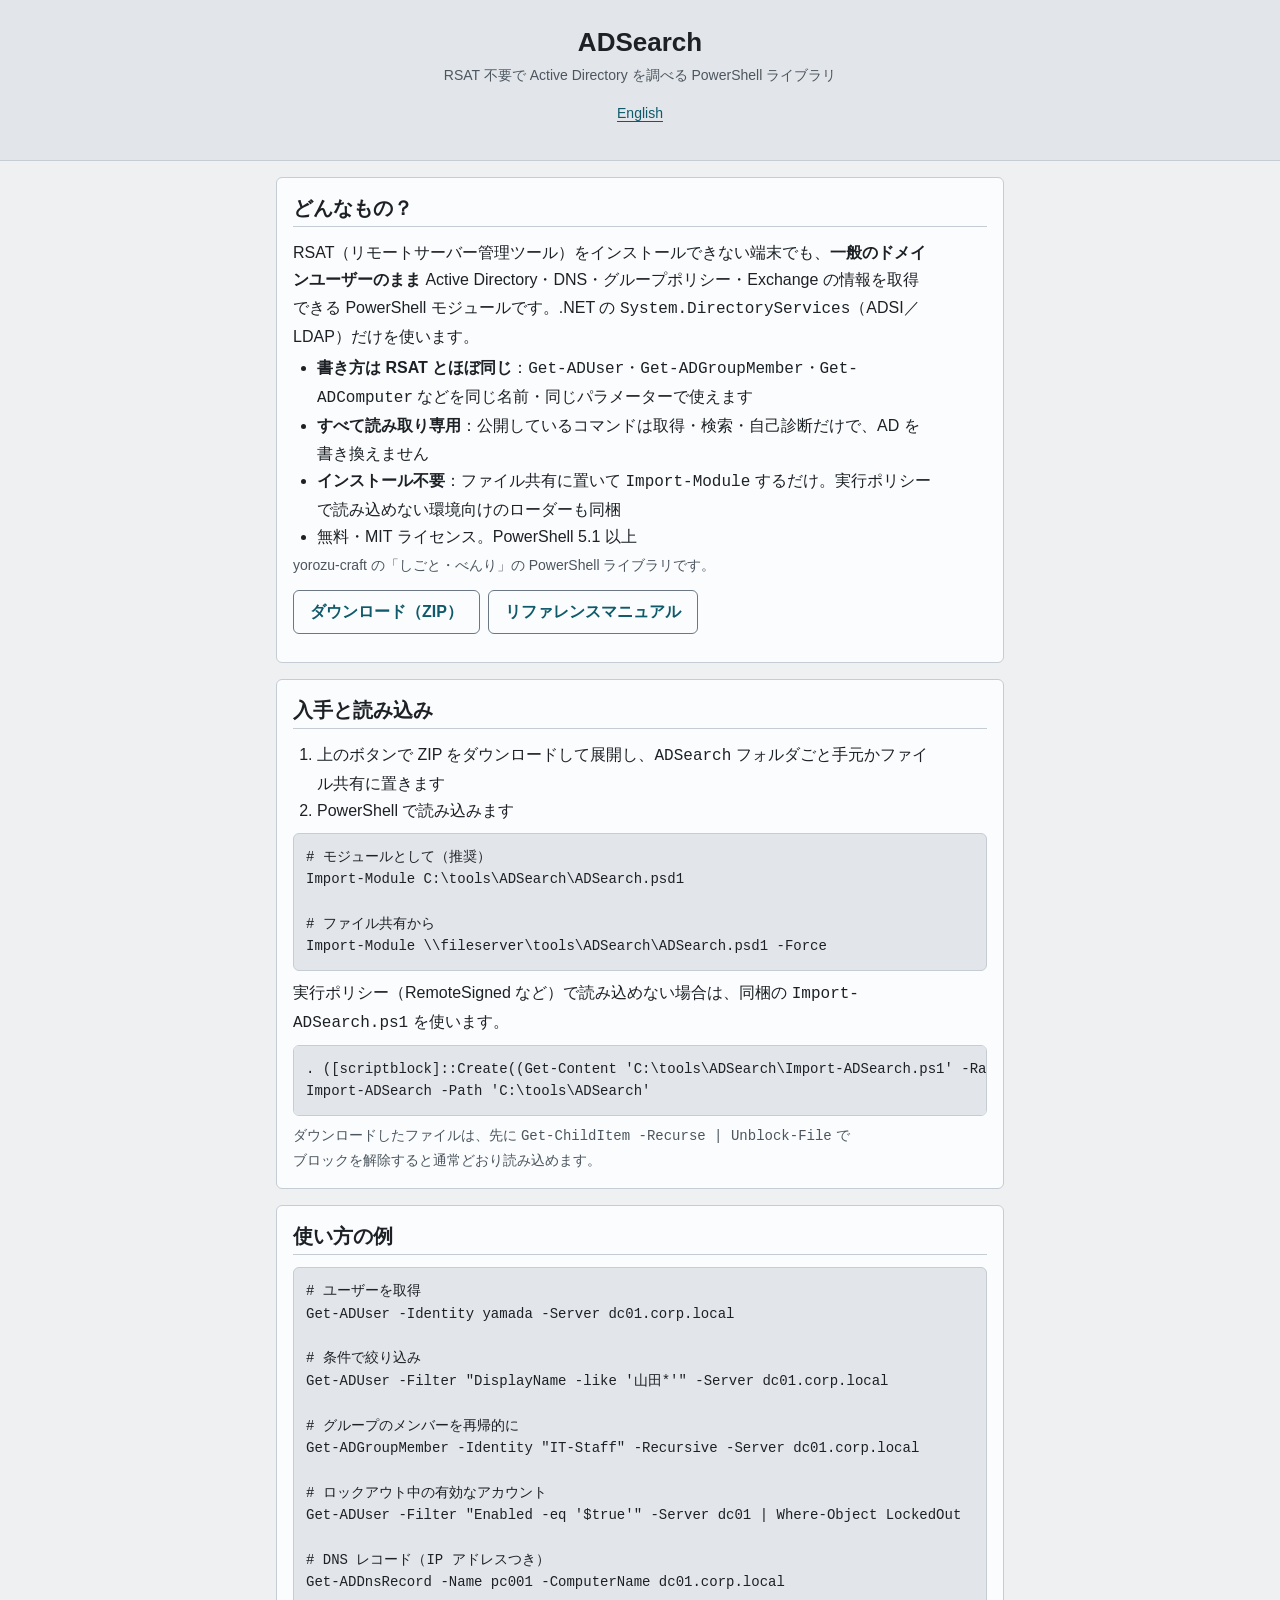
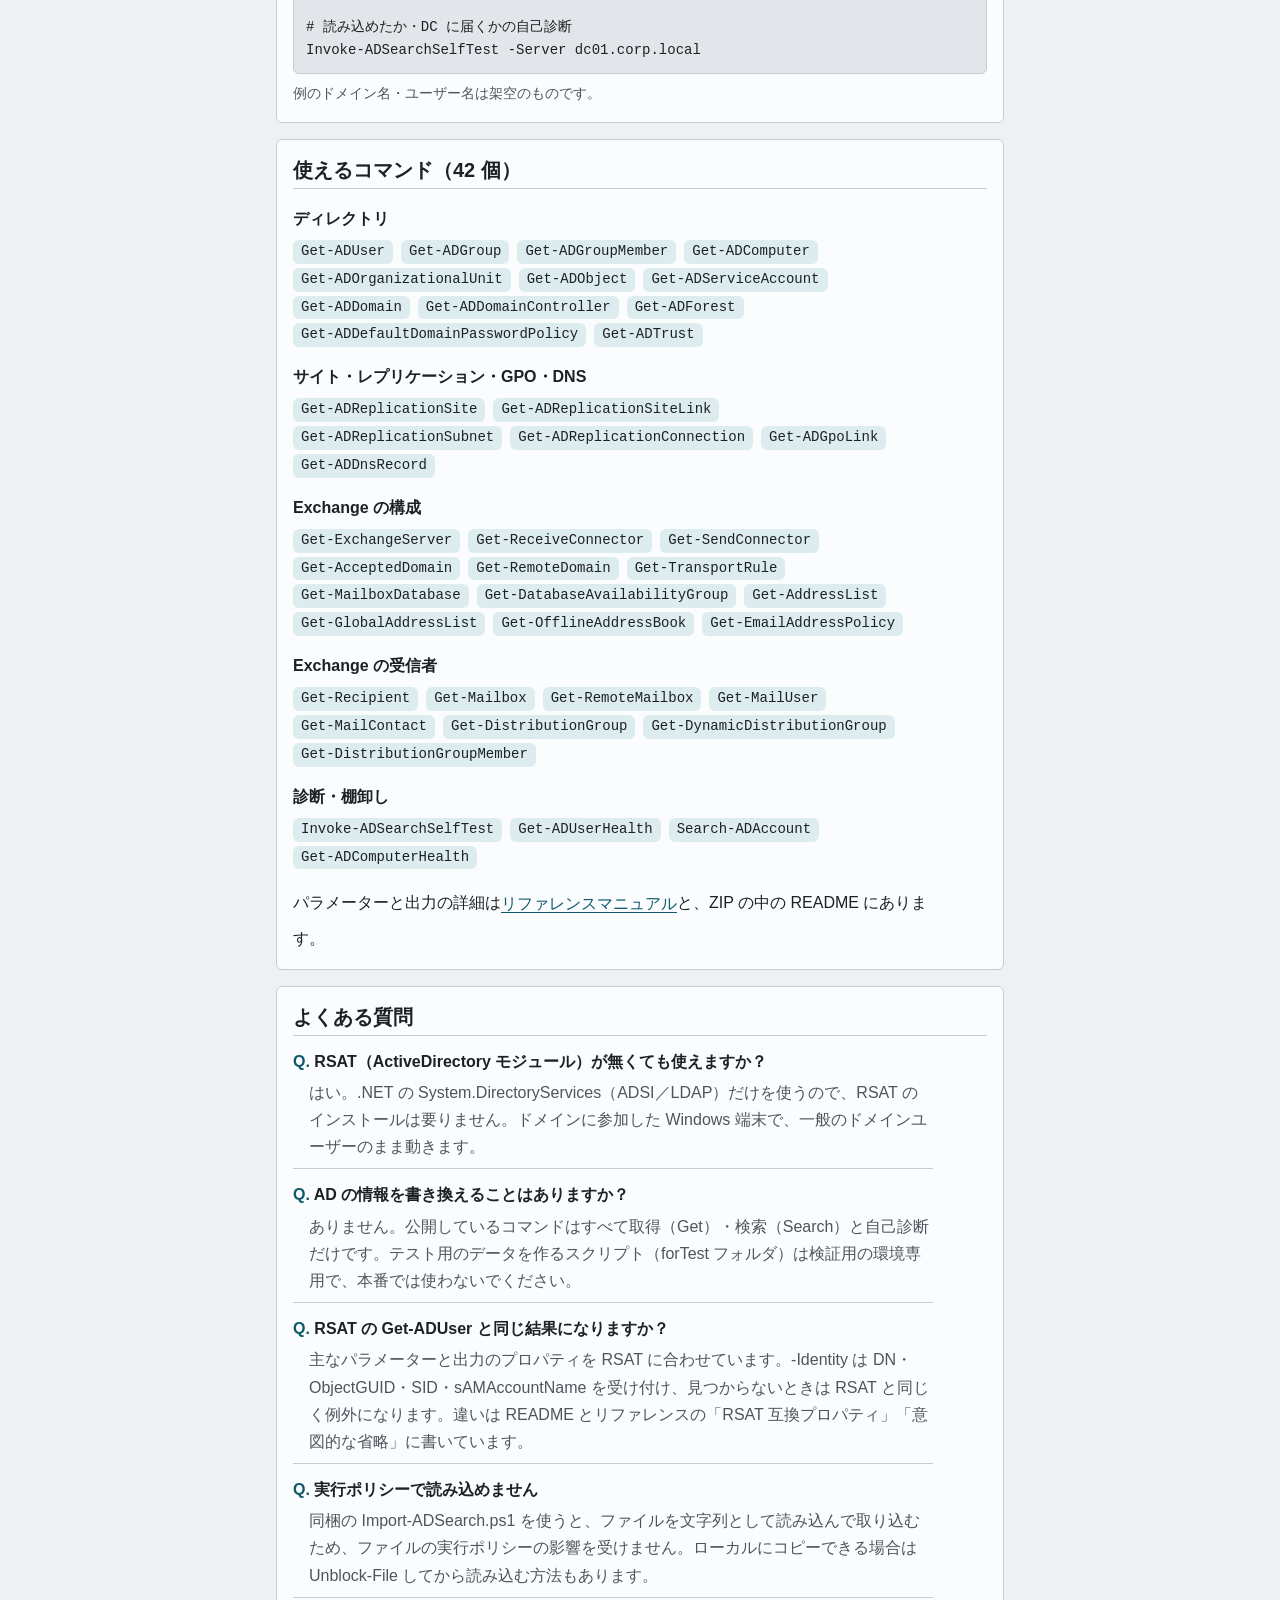
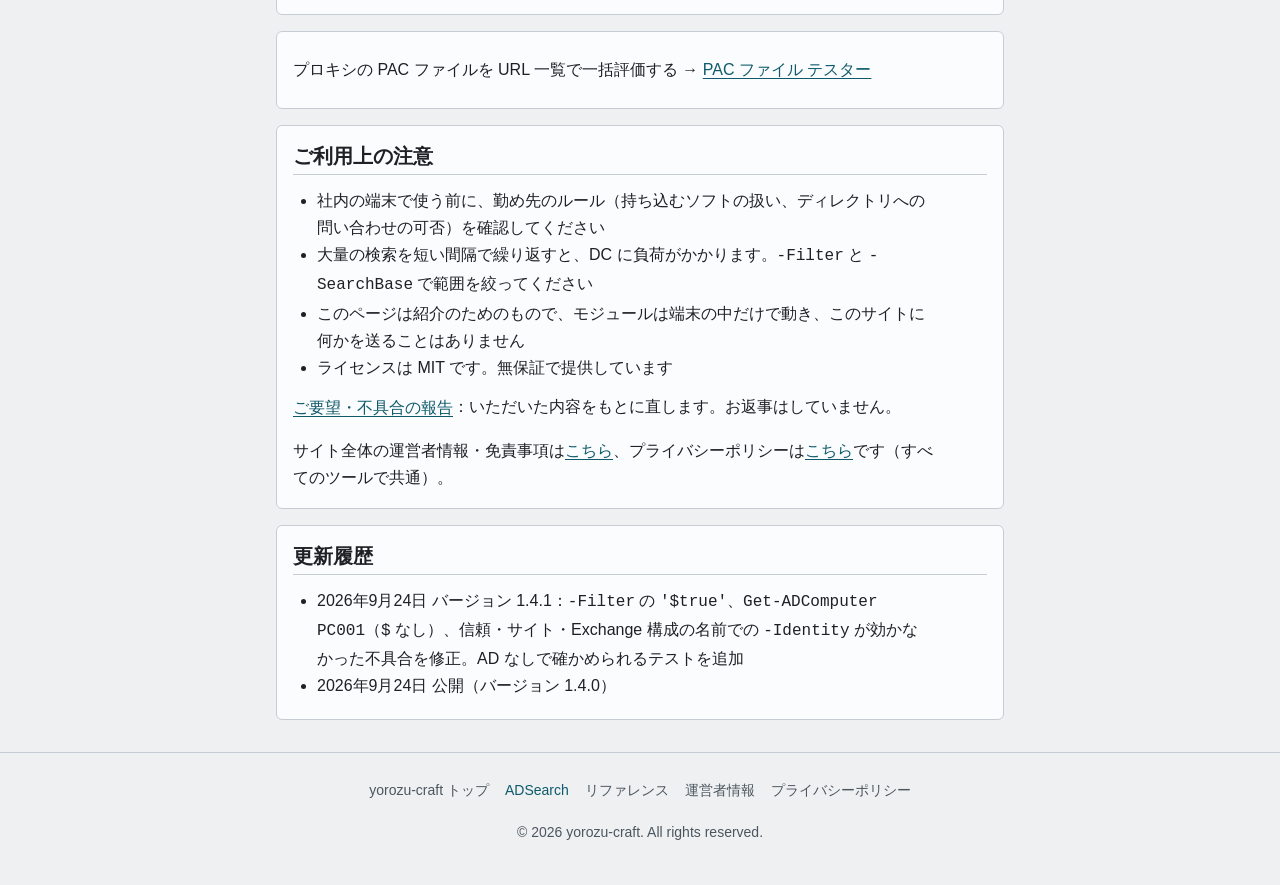
==== docs/index.html @ 43e84ede "K192 段 3 の 3: 紹介ページ・リファレンスを v2 の皮に載せ替える（v1 の持ち込みと自前の色を消す、本文の行は 40 字、押せる高さ 44px、404 を v2 の生成物に） 文は変えな" ====
<!DOCTYPE html>
<html lang="ja">
<head>
  <meta charset="UTF-8">
  <meta name="viewport" content="width=device-width, initial-scale=1.0">
  <title>ADSearch — RSAT 不要で Active Directory を調べる PowerShell ライブラリ｜yorozu-craft</title>
  <meta name="description" content="RSAT をインストールできない端末でも、一般のドメインユーザーで Active Directory・DNS・GPO・Exchange の情報を取得できる PowerShell モジュール。Get-ADUser などと同じ書き方で、すべて読み取り専用。無料・MIT ライセンス。">
  <meta name="robots" content="index, follow">
  <link rel="canonical" href="https://yorozu-craft.com/ADSearch/">
  <link rel="alternate" hreflang="ja" href="https://yorozu-craft.com/ADSearch/">
  <link rel="alternate" hreflang="en" href="https://yorozu-craft.com/ADSearch/en/">
  <link rel="alternate" hreflang="x-default" href="https://yorozu-craft.com/ADSearch/">

  <meta property="og:title" content="ADSearch — RSAT 不要で Active Directory を調べる PowerShell ライブラリ">
  <meta property="og:description" content="一般のドメインユーザーで Active Directory・DNS・GPO・Exchange の情報を取得。Get-ADUser などと同じ書き方で、すべて読み取り専用。">
  <meta property="og:type" content="website">
  <meta property="og:url" content="https://yorozu-craft.com/ADSearch/">
  <meta property="og:site_name" content="yorozu-craft">
  <meta property="og:locale" content="ja_JP">
  <meta property="og:image" content="https://yorozu-craft.com/ADSearch/og-image.png">
  <meta property="og:image:width" content="1200">
  <meta property="og:image:height" content="630">
  <meta name="twitter:card" content="summary_large_image">

  <script type="application/ld+json">
  {
    "@context": "https://schema.org",
    "@type": "SoftwareApplication",
    "name": "ADSearch",
    "description": "RSAT 不要で Active Directory・DNS・GPO・Exchange の情報を取得できる PowerShell モジュール（読み取り専用）",
    "url": "https://yorozu-craft.com/ADSearch/",
    "applicationCategory": "DeveloperApplication",
    "operatingSystem": "Windows",
    "offers": { "@type": "Offer", "price": "0", "priceCurrency": "JPY" },
    "license": "https://opensource.org/licenses/MIT",
    "codeRepository": "https://github.com/YouheiOonuki/ADSearch",
    "inLanguage": "ja"
  }
  </script>
  <script type="application/ld+json">
  {
    "@context": "https://schema.org",
    "@type": "FAQPage",
    "mainEntity": [
      {
        "@type": "Question",
        "name": "RSAT（ActiveDirectory モジュール）が無くても使えますか？",
        "acceptedAnswer": { "@type": "Answer", "text": "はい。.NET の System.DirectoryServices（ADSI／LDAP）だけを使うので、RSAT のインストールは要りません。ドメインに参加した Windows 端末で、一般のドメインユーザーのまま動きます。" }
      },
      {
        "@type": "Question",
        "name": "AD の情報を書き換えることはありますか？",
        "acceptedAnswer": { "@type": "Answer", "text": "ありません。公開しているコマンドはすべて取得（Get）・検索（Search）と自己診断だけです。テスト用のデータを作るスクリプト（forTest フォルダ）は検証用の環境専用で、本番では使わないでください。" }
      },
      {
        "@type": "Question",
        "name": "RSAT の Get-ADUser と同じ結果になりますか？",
        "acceptedAnswer": { "@type": "Answer", "text": "主なパラメーターと出力のプロパティを RSAT に合わせています。-Identity は DN・ObjectGUID・SID・sAMAccountName を受け付け、見つからないときは RSAT と同じく例外になります。違いは README とリファレンスの「RSAT 互換プロパティ」「意図的な省略」に書いています。" }
      },
      {
        "@type": "Question",
        "name": "実行ポリシーで読み込めません",
        "acceptedAnswer": { "@type": "Answer", "text": "同梱の Import-ADSearch.ps1 を使うと、ファイルを文字列として読み込んで取り込むため、ファイルの実行ポリシーの影響を受けません。ローカルにコピーできる場合は Unblock-File してから読み込む方法もあります。" }
      }
    ]
  }
  </script>

  <!-- Google AdSense（サイト所有確認 + 広告配信スクリプト） -->
  <meta name="google-adsense-account" content="ca-pub-5375267956079717">
  <script async src="https://pagead2.googlesyndication.com/pagead/js/adsbygoogle.js?client=ca-pub-5375267956079717"
     crossorigin="anonymous"></script>

  <meta name="theme-color" content="#eef0f2" media="(prefers-color-scheme: light)">
  <meta name="theme-color" content="#15191d" media="(prefers-color-scheme: dark)">
<link rel="icon" href="./favicon.svg" type="image/svg+xml">
  <link rel="manifest" href="/manifest.webmanifest">
  <link rel="apple-touch-icon" href="./apple-touch-icon.png">
  <link rel="stylesheet" href="./style.css">
</head>
<body>

  <header class="app-header">
    <h1>ADSearch</h1>
    <p class="subtitle">RSAT 不要で Active Directory を調べる PowerShell ライブラリ</p>
    <p class="lang-switch"><a href="./en/" hreflang="en" lang="en">English</a></p>
  </header>

  <main class="app-main">

    <section class="card content" aria-labelledby="h-about">
      <h2 id="h-about">どんなもの？</h2>
      <p>RSAT（リモートサーバー管理ツール）をインストールできない端末でも、<strong>一般のドメインユーザーのまま</strong> Active Directory・DNS・グループポリシー・Exchange の情報を取得できる PowerShell モジュールです。.NET の <code>System.DirectoryServices</code>（ADSI／LDAP）だけを使います。</p>
      <ul>
        <li><strong>書き方は RSAT とほぼ同じ</strong>：<code>Get-ADUser</code>・<code>Get-ADGroupMember</code>・<code>Get-ADComputer</code> などを同じ名前・同じパラメーターで使えます</li>
        <li><strong>すべて読み取り専用</strong>：公開しているコマンドは取得・検索・自己診断だけで、AD を書き換えません</li>
        <li><strong>インストール不要</strong>：ファイル共有に置いて <code>Import-Module</code> するだけ。実行ポリシーで読み込めない環境向けのローダーも同梱</li>
        <li>無料・MIT ライセンス。PowerShell 5.1 以上</li>
      </ul>
      <p class="kind">yorozu-craft の「しごと・べんり」の PowerShell ライブラリです。</p>
      <div class="btn-row">
        <a class="btn" href="./ADSearch.zip" download>ダウンロード（ZIP）</a>
        <a class="btn" href="./reference.html">リファレンスマニュアル</a>
      </div>
    </section>

    <section class="card content" aria-labelledby="h-get">
      <h2 id="h-get">入手と読み込み</h2>
      <ol>
        <li>上のボタンで ZIP をダウンロードして展開し、<code>ADSearch</code> フォルダごと手元かファイル共有に置きます</li>
        <li>PowerShell で読み込みます</li>
      </ol>
<pre><code># モジュールとして（推奨）
Import-Module C:\tools\ADSearch\ADSearch.psd1

# ファイル共有から
Import-Module \\fileserver\tools\ADSearch\ADSearch.psd1 -Force</code></pre>
      <p>実行ポリシー（RemoteSigned など）で読み込めない場合は、同梱の <code>Import-ADSearch.ps1</code> を使います。</p>
<pre><code>. ([scriptblock]::Create((Get-Content 'C:\tools\ADSearch\Import-ADSearch.ps1' -Raw)))
Import-ADSearch -Path 'C:\tools\ADSearch'</code></pre>
      <p class="small">ダウンロードしたファイルは、先に <code>Get-ChildItem -Recurse | Unblock-File</code> でブロックを解除すると通常どおり読み込めます。</p>
    </section>

    <section class="card content" aria-labelledby="h-use">
      <h2 id="h-use">使い方の例</h2>
<pre><code># ユーザーを取得
Get-ADUser -Identity yamada -Server dc01.corp.local

# 条件で絞り込み
Get-ADUser -Filter "DisplayName -like '山田*'" -Server dc01.corp.local

# グループのメンバーを再帰的に
Get-ADGroupMember -Identity "IT-Staff" -Recursive -Server dc01.corp.local

# ロックアウト中の有効なアカウント
Get-ADUser -Filter "Enabled -eq '$true'" -Server dc01 | Where-Object LockedOut

# DNS レコード（IP アドレスつき）
Get-ADDnsRecord -Name pc001 -ComputerName dc01.corp.local

# 読み込めたか・DC に届くかの自己診断
Invoke-ADSearchSelfTest -Server dc01.corp.local</code></pre>
      <p class="small">例のドメイン名・ユーザー名は架空のものです。</p>
    </section>

    <section class="card content" aria-labelledby="h-cmds">
      <h2 id="h-cmds">使えるコマンド（42 個）</h2>
      <h3>ディレクトリ</h3>
      <p class="cmds"><code>Get-ADUser</code><code>Get-ADGroup</code><code>Get-ADGroupMember</code><code>Get-ADComputer</code><code>Get-ADOrganizationalUnit</code><code>Get-ADObject</code><code>Get-ADServiceAccount</code><code>Get-ADDomain</code><code>Get-ADDomainController</code><code>Get-ADForest</code><code>Get-ADDefaultDomainPasswordPolicy</code><code>Get-ADTrust</code></p>
      <h3>サイト・レプリケーション・GPO・DNS</h3>
      <p class="cmds"><code>Get-ADReplicationSite</code><code>Get-ADReplicationSiteLink</code><code>Get-ADReplicationSubnet</code><code>Get-ADReplicationConnection</code><code>Get-ADGpoLink</code><code>Get-ADDnsRecord</code></p>
      <h3>Exchange の構成</h3>
      <p class="cmds"><code>Get-ExchangeServer</code><code>Get-ReceiveConnector</code><code>Get-SendConnector</code><code>Get-AcceptedDomain</code><code>Get-RemoteDomain</code><code>Get-TransportRule</code><code>Get-MailboxDatabase</code><code>Get-DatabaseAvailabilityGroup</code><code>Get-AddressList</code><code>Get-GlobalAddressList</code><code>Get-OfflineAddressBook</code><code>Get-EmailAddressPolicy</code></p>
      <h3>Exchange の受信者</h3>
      <p class="cmds"><code>Get-Recipient</code><code>Get-Mailbox</code><code>Get-RemoteMailbox</code><code>Get-MailUser</code><code>Get-MailContact</code><code>Get-DistributionGroup</code><code>Get-DynamicDistributionGroup</code><code>Get-DistributionGroupMember</code></p>
      <h3>診断・棚卸し</h3>
      <p class="cmds"><code>Invoke-ADSearchSelfTest</code><code>Get-ADUserHealth</code><code>Search-ADAccount</code><code>Get-ADComputerHealth</code></p>
      <p>パラメーターと出力の詳細は<a href="./reference.html">リファレンスマニュアル</a>と、ZIP の中の README にあります。</p>
    </section>

    <section class="card content" id="faq" aria-labelledby="h-faq">
      <h2 id="h-faq">よくある質問</h2>
      <dl class="faq">
        <dt>RSAT（ActiveDirectory モジュール）が無くても使えますか？</dt>
        <dd>はい。.NET の System.DirectoryServices（ADSI／LDAP）だけを使うので、RSAT のインストールは要りません。ドメインに参加した Windows 端末で、一般のドメインユーザーのまま動きます。</dd>
        <dt>AD の情報を書き換えることはありますか？</dt>
        <dd>ありません。公開しているコマンドはすべて取得（Get）・検索（Search）と自己診断だけです。テスト用のデータを作るスクリプト（forTest フォルダ）は検証用の環境専用で、本番では使わないでください。</dd>
        <dt>RSAT の Get-ADUser と同じ結果になりますか？</dt>
        <dd>主なパラメーターと出力のプロパティを RSAT に合わせています。-Identity は DN・ObjectGUID・SID・sAMAccountName を受け付け、見つからないときは RSAT と同じく例外になります。違いは README とリファレンスの「RSAT 互換プロパティ」「意図的な省略」に書いています。</dd>
        <dt>実行ポリシーで読み込めません</dt>
        <dd>同梱の Import-ADSearch.ps1 を使うと、ファイルを文字列として読み込んで取り込むため、ファイルの実行ポリシーの影響を受けません。ローカルにコピーできる場合は Unblock-File してから読み込む方法もあります。</dd>
      </dl>
    </section>

    <section class="card content" aria-label="ほかの道具">
      <p>プロキシの PAC ファイルを URL 一覧で一括評価する → <a href="../pac-tester/">PAC ファイル テスター</a></p>
    </section>

    <section class="card content" id="notes" aria-labelledby="h-notes">
      <h2 id="h-notes">ご利用上の注意</h2>
      <ul>
        <li>社内の端末で使う前に、勤め先のルール（持ち込むソフトの扱い、ディレクトリへの問い合わせの可否）を確認してください</li>
        <li>大量の検索を短い間隔で繰り返すと、DC に負荷がかかります。<code>-Filter</code> と <code>-SearchBase</code> で範囲を絞ってください</li>
        <li>このページは紹介のためのもので、モジュールは端末の中だけで動き、このサイトに何かを送ることはありません</li>
        <li>ライセンスは MIT です。無保証で提供しています</li>
      </ul>
      <p><a href="/post/?from=/ADSearch/">ご要望・不具合の報告</a>：いただいた内容をもとに直します。お返事はしていません。</p>
      <p>サイト全体の運営者情報・免責事項は<a href="../about.html">こちら</a>、プライバシーポリシーは<a href="../privacy-policy.html">こちら</a>です（すべてのツールで共通）。</p>
    </section>

    <section class="card content" id="changelog" aria-labelledby="h-log">
      <h2 id="h-log">更新履歴</h2>
      <ul>
        <li><time datetime="2026-09-24">2026年9月24日</time> バージョン 1.4.1：<code>-Filter</code> の <code>'$true'</code>、<code>Get-ADComputer PC001</code>（<code>$</code> なし）、信頼・サイト・Exchange 構成の名前での <code>-Identity</code> が効かなかった不具合を修正。AD なしで確かめられるテストを追加</li>
        <li><time datetime="2026-09-24">2026年9月24日</time> 公開（バージョン 1.4.0）</li>
      </ul>
    </section>

  </main>

  <footer class="app-footer">
    <nav class="footer-nav" aria-label="フッターナビゲーション">
      <ul>
        <li><a href="../">yorozu-craft トップ</a></li>
        <li><a href="./" aria-current="page">ADSearch</a></li>
        <li><a href="./reference.html">リファレンス</a></li>
        <li><a href="../about.html">運営者情報</a></li>
        <li><a href="../privacy-policy.html">プライバシーポリシー</a></li>
      </ul>
    </nav>
    <p>&copy; 2026 yorozu-craft. All rights reserved.</p>
  </footer>

  <!-- Cloudflare Web Analytics（Cookie を使わないアクセス解析） --><script type='module' src='https://static.cloudflareinsights.com/beacon.min.js' data-cf-beacon='{"token": "b79bf821e1fd4b6683866d493b1de426"}'></script><!-- End Cloudflare Web Analytics -->
</body>
</html>
---- docs/style.css ----
/* ===========================
   ADSearch の紹介ページ（index.html・en/index.html）と reference.html — yorozu-craft 共通の皮（v2）
   色・字・角は皮のトークン（var(--…)）だけを使う。ダークは端末の設定に自動で合わせる
   =========================== */
/* yorozu-common:begin v2 — サイト共通の土台と皮。正本は youheioonuki.github.io の tools/common/v2/base.css と skin.css（yorozu-plans DESIGN.md）。
   この begin〜end の間は手で直さない（tools/sync-common.mjs で全ツールに配る。ツール固有の上書きは end の後に書く） */
/* yorozu-common v2 土台の層（yorozu-plans ROADMAP 7.98 D369、DESIGN.md）。すべてのページ（見せる・遊ぶ・世界を持つページも）に当てる。
   見た目（色・字・面）は持たない: リセット、押せる高さ、フォーカスの輪、入力の字の大きさ、読み上げの隠し字、動きを減らす設定、印刷で広告を出さない。
   色の値は各ページか共通の皮（skin.css）が --focus-ring・--focus・--muted・--error を決める。無ければ下の既定
   出どころ（v1 から引き継ぎ。2026-10-03 確認、yorozu-plans 企画書 59）: デジタル庁デザインシステム https://design.digital.go.jp/dads/ のコンテンツを加工して作成
   （フォーカスの輪・字の大きさの下限・入力欄のエラー表示。値は @digital-go-jp/design-tokens 2.0.1、MIT, (c) 2023 デジタル庁）。
   GOV.UK Frontend 6.5.1（MIT, (c) Crown copyright）の考え方: visually-hidden、エラーの文の前に読み上げ用の語 */
:root { --tap: 44px; --sp-1: 0.25rem; --sp-2: 0.5rem; --sp-3: 0.75rem; --sp-4: 1rem; --sp-6: 1.5rem; --sp-8: 2rem; --fs-s: 0.875rem; --fs-m: 1rem; --fs-l: 1.25rem; --fs-xl: 1.625rem; }
*, *::before, *::after { box-sizing: border-box; margin: 0; padding: 0; }
[hidden] { display: none !important; }
html { -webkit-text-size-adjust: 100%; text-size-adjust: 100%; }
:where(a, button, input, select, textarea, summary, [tabindex]):focus-visible {
  outline: 4px solid var(--focus-ring, #000); outline-offset: 2px; box-shadow: 0 0 0 2px var(--focus, #ffd43d);
}
@media (forced-colors: active) { :where(a, button, input, select, textarea, summary):focus-visible { outline-color: Highlight; } }
:where(input, select, textarea, button) { font: inherit; color: inherit; }
:where(input:not([type="checkbox"]):not([type="radio"]):not([type="range"]), select, textarea) { font-size: max(1rem, 16px); }
:where(button, summary, [role="button"]) { min-height: var(--tap); }
[aria-invalid="true"] { border-color: var(--error, #ce0000) !important; }
.field-error { color: var(--error, #ce0000); font-weight: 700; margin-top: var(--sp-1); }
.visually-hidden {
  position: absolute !important; width: 1px !important; height: 1px !important; margin: 0 !important; padding: 0 !important;
  overflow: hidden !important; clip-path: inset(50%) !important; white-space: nowrap !important; border: 0 !important;
}
@media (prefers-reduced-motion: reduce) { *, *::before, *::after { animation-duration: 0.01ms !important; animation-iteration-count: 1 !important; transition-duration: 0.01ms !important; scroll-behavior: auto !important; } }
@media print { ins.adsbygoogle, .google-auto-placed, iframe[id^="aswift"], iframe[id^="google_ads"] { display: none !important; } }
/* yorozu-common v2 共通の皮（B「静かな道具」。yorozu-plans ROADMAP 7.94〜7.99 D364・D366・D369、正典は DESIGN.md）。
   当てるのは計算・制度・道具・読み物・案内（docs/content-classes.csv の「皮」が「共通」）。base.css の後、ページ自身の CSS の前に読む（ページが上書きできる）。
   土台だけのページは <html data-skin="base">（CSV の「皮」から機械で付ける）で、この皮はすべて外れる。同じ CSS を共通と土台のページが使っていても出し分けられる。
   どの規則も :where() で詳細度を上げない（トークンは 0、要素の規則は要素 1 つ分のまま）。影・装飾・2 色以上の強調・端末依存の明朝は使わない */
:where(html:not([data-skin="base"])) {
  color-scheme: light dark;
  --bg: #eef0f2; --bg-2: #e2e6ea; --card: #fbfcfd; --text: #1d2125; --muted: #4c565f;
  --accent: #0e5a6b; --accent-soft: #dcecef; --on-accent: #ffffff;
  --border: #c5ccd3; --input-border: #6b7782;
  --error: #ce0000; --ok: #197a4b; --focus: #ffd43d; --focus-ring: #000;
  --font-ui: "Noto Sans JP", "Noto Sans CJK JP", "Hiragino Sans", "Hiragino Kaku Gothic ProN", Meiryo, sans-serif;
  --lh-body: 1.7; --lh-tight: 1.4; --radius: 6px; --line-input: 2px;
}
@media (prefers-color-scheme: dark) {
  :where(html:not([data-skin="base"])) {
    --bg: #15191d; --bg-2: #1c2227; --card: #1a1f24; --text: #e8ecef; --muted: #a8b3bc;
    --accent: #6fc3d4; --accent-soft: #14323a; --on-accent: #0b1a1e;
    --border: #2f373e; --input-border: #7a8792; --error: #ff8a7a; --ok: #6fcf97; --focus: #000; --focus-ring: #ffd43d;
  }
}
:where(html:not([data-skin="base"])) body { font-family: var(--font-ui); background: var(--bg); color: var(--text); line-height: var(--lh-body); font-variant-numeric: tabular-nums; }
:where(html:not([data-skin="base"])) h1 { font-size: var(--fs-xl); font-weight: 800; line-height: var(--lh-tight); }
:where(html:not([data-skin="base"])) h2 { font-size: var(--fs-l); font-weight: 800; line-height: var(--lh-tight); }
:where(html:not([data-skin="base"])) h3 { font-size: var(--fs-m); font-weight: 800; }
:where(html:not([data-skin="base"])) a { color: var(--accent); text-decoration-thickness: 1px; text-underline-offset: 3px; }
@media (hover: hover) { :where(html:not([data-skin="base"])) a:hover { text-decoration-thickness: 3px; } }
:where(html:not([data-skin="base"])) :where(input, textarea)::placeholder { color: var(--muted); opacity: 1; }
/* 部品: 入力の箱 */
:where(html:not([data-skin="base"])) :where(input:not([type="checkbox"]):not([type="radio"]):not([type="range"]), select, textarea) { border: var(--line-input) solid var(--input-border); border-radius: var(--radius); background: var(--card); min-height: var(--tap); padding: var(--sp-1) var(--sp-3); }
:where(html:not([data-skin="base"])) :where(input, select, textarea):focus { border-color: var(--text); }
/* 部品: ボタン（主は塗り、副は線） */
:where(html:not([data-skin="base"])) :where(button, .btn) { border: 1px solid var(--input-border); border-radius: var(--radius); background: var(--card); color: var(--text); font-weight: 700; padding: 0 var(--sp-4); cursor: pointer; }
:where(html:not([data-skin="base"])) :where(button[type="submit"], .btn-primary) { background: var(--accent); border-color: var(--accent); color: var(--on-accent); }
/* 部品: チップ・面・折りたたみ（開閉の印 ▶ を残すため list-item のまま、高さは上下の余白と土台の min-height で）・結果の数字・注意の帯・固定バー */
:where(html:not([data-skin="base"])) :where(.chip) { display: inline-flex; align-items: center; min-height: var(--tap); padding: 0 var(--sp-3); border: 1px solid var(--input-border); border-radius: var(--radius); color: var(--text); text-decoration: none; font-weight: 700; }
:where(html:not([data-skin="base"])) :where(.card) { background: var(--card); border: 1px solid var(--border); border-radius: var(--radius); padding: var(--sp-4); }
:where(html:not([data-skin="base"])) :where(details) > summary { padding-block: var(--sp-2); cursor: pointer; font-weight: 700; }
:where(html:not([data-skin="base"])) :where(.result-num, .money, output) { font-size: var(--fs-xl); font-weight: 800; }
:where(html:not([data-skin="base"])) :where(.notice, [data-keep]) { border-left: 4px solid var(--text); background: var(--bg-2); padding: var(--sp-2) var(--sp-3); }
:where(html:not([data-skin="base"])) :where(.fixed-bar) { position: sticky; bottom: 0; background: var(--card); border-top: 1px solid var(--border); padding: var(--sp-2) var(--sp-4); }
/* yorozu-common:end */
/* ヘッダー */
.app-header { text-align: center; padding: var(--sp-6) var(--sp-4); background: var(--bg-2); border-bottom: 1px solid var(--border); }
.app-header .subtitle { font-size: var(--fs-s); color: var(--muted); margin: var(--sp-1) auto 0; max-width: 40em; }

/* 読み物の幅: 面は 760px、本文の行は 40 字（DESIGN 5 章）。コードの行はそのまま */
.app-main { max-width: 760px; margin: 0 auto; padding: var(--sp-4); }
.app-main .card { margin-bottom: var(--sp-4); }
.card h2 { border-bottom: 1px solid var(--border); padding-bottom: var(--sp-1); margin-bottom: var(--sp-3); }
.content h3 { margin: var(--sp-4) 0 var(--sp-1); }
.content :where(p, ul, ol, dl) { max-width: 40em; }
.content p + p { margin-top: var(--sp-2); }
.content :where(ul, ol) { padding-left: var(--sp-6); margin: var(--sp-1) 0; }
.faq dt { font-weight: 700; margin-top: var(--sp-3); }
.faq dt::before { content: 'Q. '; color: var(--accent); }
.faq dd { color: var(--muted); padding: var(--sp-1) 0 var(--sp-2) var(--sp-4); border-bottom: 1px solid var(--border); }
.small { font-size: var(--fs-s); color: var(--muted); margin-top: var(--sp-1); }
.kind { font-size: var(--fs-s); color: var(--muted); }
.lang-switch { font-size: var(--fs-s); margin-top: var(--sp-1); }
.more { margin-top: var(--sp-3); border-top: 1px solid var(--border); padding-top: var(--sp-2); }
.more[open] > summary { margin-bottom: var(--sp-2); }

/* コード */
pre { background: var(--bg-2); border: 1px solid var(--border); border-radius: var(--radius); padding: var(--sp-3); overflow-x: auto; font-size: var(--fs-s); line-height: 1.6; margin: var(--sp-2) 0; max-width: 100%; }
code { font-family: Consolas, "Courier New", monospace; overflow-wrap: anywhere; }
pre code { overflow-wrap: normal; }
.cmds { display: flex; flex-wrap: wrap; gap: var(--sp-1) var(--sp-2); margin: var(--sp-2) 0 var(--sp-3); }
.cmds code { background: var(--accent-soft); border-radius: var(--radius); padding: 0 var(--sp-2); font-size: var(--fs-s); }

/* ボタン（部品は皮の .btn。並べる配置と押せる高さだけ） */
.btn-row { display: flex; flex-wrap: wrap; gap: var(--sp-2); margin: var(--sp-3) 0; }
.btn-row a.btn { display: inline-flex; align-items: center; text-decoration: none; min-height: var(--tap); }

/* 1 行に 1 つのリンク（案内・一覧・脚）は押せる高さを 44px に */
:where(html:not([data-skin="base"])) :where(p, li) > a:only-child { display: inline-flex; align-items: center; min-height: var(--tap); }

/* フッター */
.app-footer { text-align: center; padding: var(--sp-4); font-size: var(--fs-s); color: var(--muted); border-top: 1px solid var(--border); }
.footer-nav ul { list-style: none; display: flex; justify-content: center; flex-wrap: wrap; gap: 0 var(--sp-4); margin-bottom: var(--sp-2); }
.footer-nav a { color: var(--muted); text-decoration: none; display: inline-flex; align-items: center; min-height: var(--tap); }
.footer-nav a:hover, .footer-nav a[aria-current="page"] { color: var(--accent); }
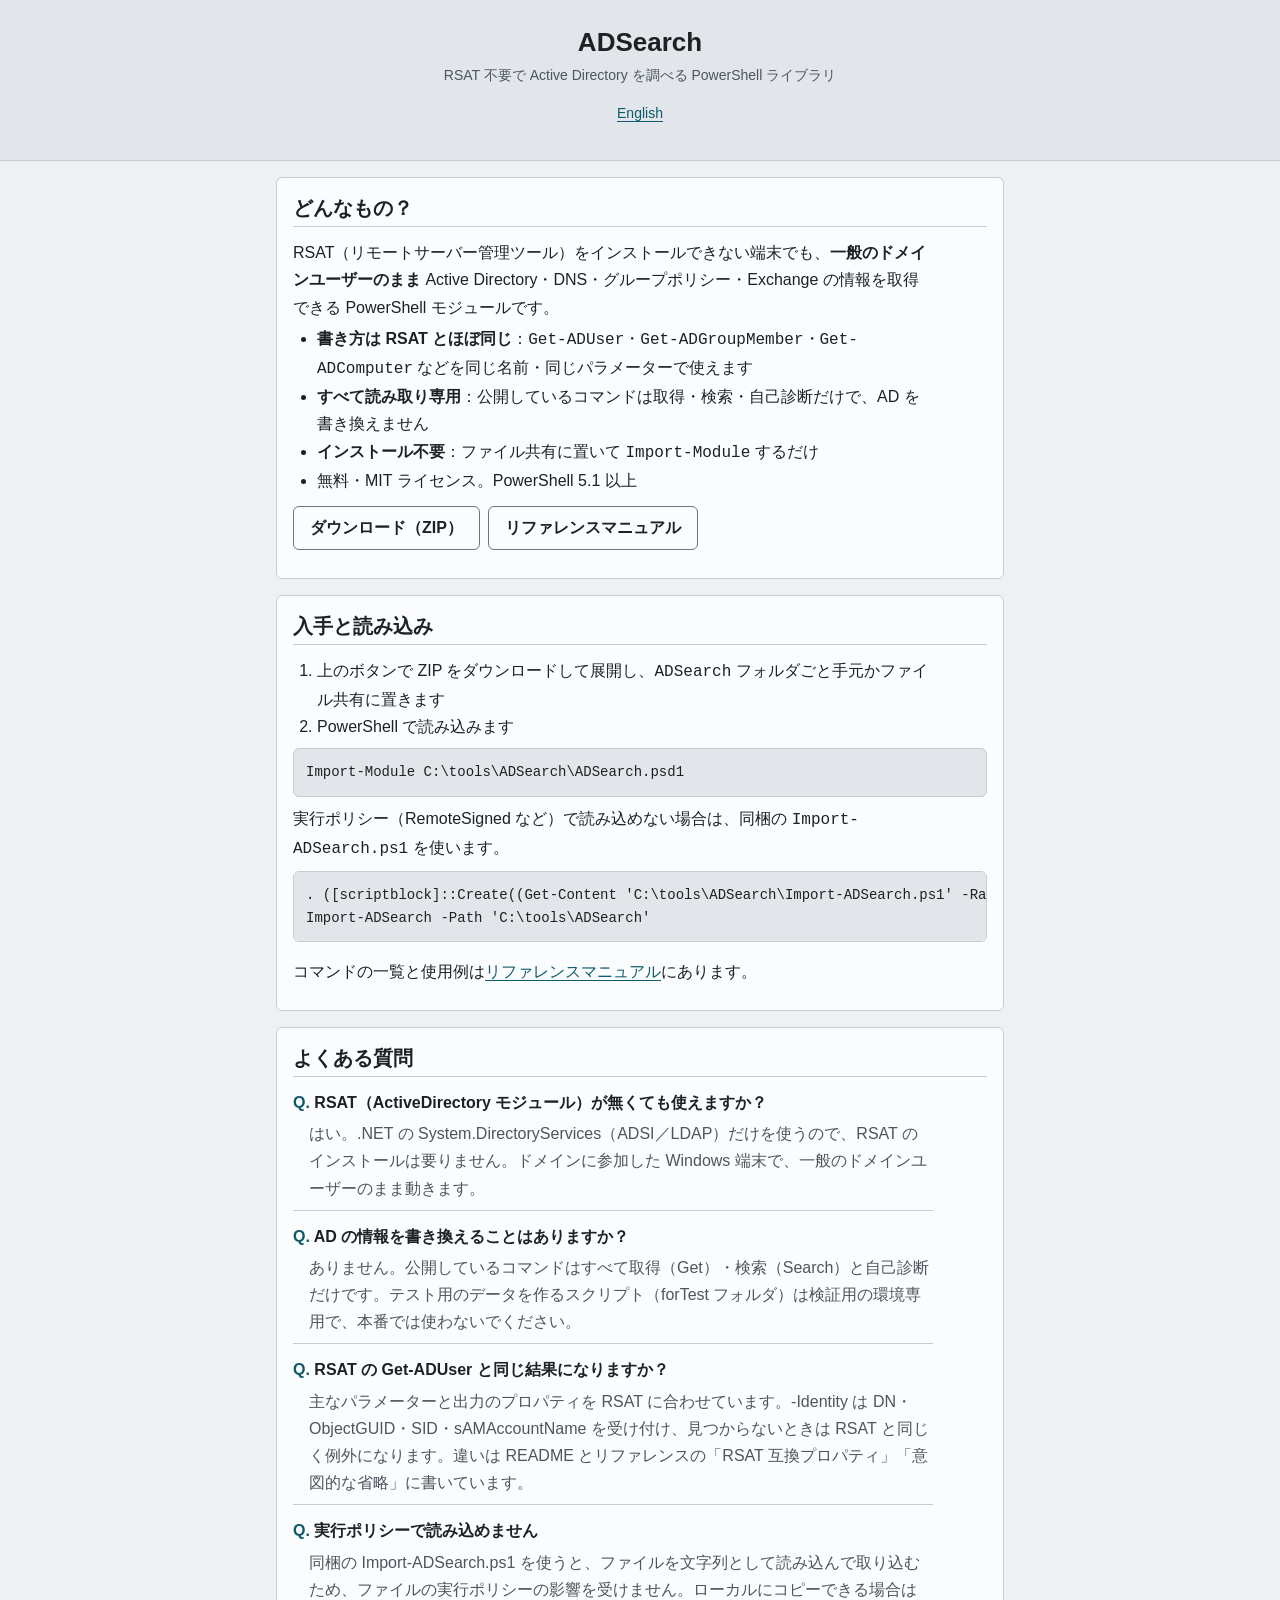
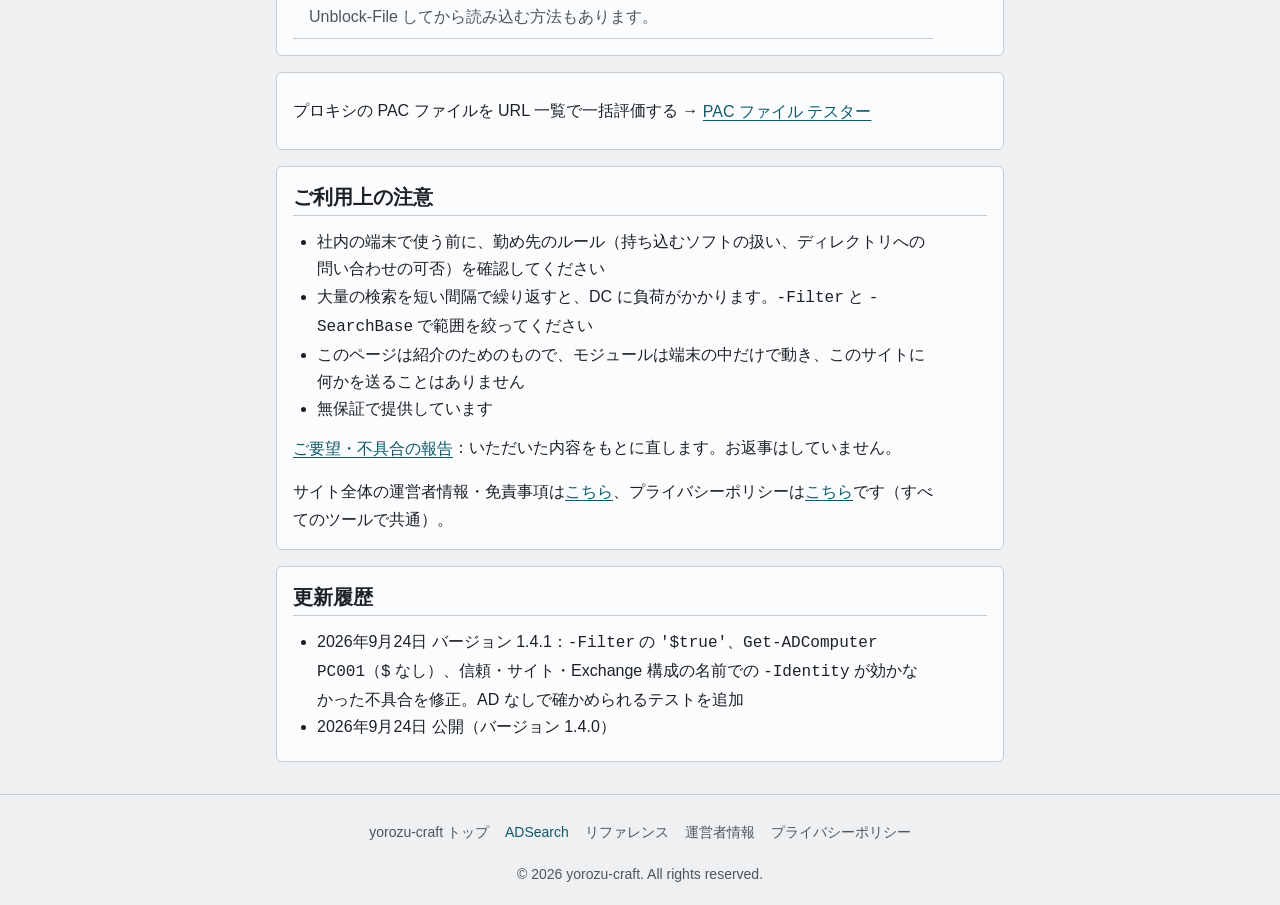
==== commit cfce4d68: "Q-065 /ADSearch/ 紹介ページの重複を削る（本文 3,289 → 1,694、h2 7 → 5） コマンド一覧 42 個と使用例は reference.html が全件（各コマンドの節と" ====
--- a/docs/index.html
+++ b/docs/index.html
@@ -73,7 +73,7 @@
 
   <meta name="theme-color" content="#eef0f2" media="(prefers-color-scheme: light)">
   <meta name="theme-color" content="#15191d" media="(prefers-color-scheme: dark)">
-<link rel="icon" href="./favicon.svg" type="image/svg+xml">
+  <link rel="icon" href="./favicon.svg" type="image/svg+xml">
   <link rel="manifest" href="/manifest.webmanifest">
   <link rel="apple-touch-icon" href="./apple-touch-icon.png">
   <link rel="stylesheet" href="./style.css">
@@ -90,14 +90,13 @@
 
     <section class="card content" aria-labelledby="h-about">
       <h2 id="h-about">どんなもの？</h2>
-      <p>RSAT（リモートサーバー管理ツール）をインストールできない端末でも、<strong>一般のドメインユーザーのまま</strong> Active Directory・DNS・グループポリシー・Exchange の情報を取得できる PowerShell モジュールです。.NET の <code>System.DirectoryServices</code>（ADSI／LDAP）だけを使います。</p>
+      <p>RSAT（リモートサーバー管理ツール）をインストールできない端末でも、<strong>一般のドメインユーザーのまま</strong> Active Directory・DNS・グループポリシー・Exchange の情報を取得できる PowerShell モジュールです。</p>
       <ul>
         <li><strong>書き方は RSAT とほぼ同じ</strong>：<code>Get-ADUser</code>・<code>Get-ADGroupMember</code>・<code>Get-ADComputer</code> などを同じ名前・同じパラメーターで使えます</li>
         <li><strong>すべて読み取り専用</strong>：公開しているコマンドは取得・検索・自己診断だけで、AD を書き換えません</li>
-        <li><strong>インストール不要</strong>：ファイル共有に置いて <code>Import-Module</code> するだけ。実行ポリシーで読み込めない環境向けのローダーも同梱</li>
+        <li><strong>インストール不要</strong>：ファイル共有に置いて <code>Import-Module</code> するだけ</li>
         <li>無料・MIT ライセンス。PowerShell 5.1 以上</li>
       </ul>
-      <p class="kind">yorozu-craft の「しごと・べんり」の PowerShell ライブラリです。</p>
       <div class="btn-row">
         <a class="btn" href="./ADSearch.zip" download>ダウンロード（ZIP）</a>
         <a class="btn" href="./reference.html">リファレンスマニュアル</a>
@@ -110,52 +109,11 @@
         <li>上のボタンで ZIP をダウンロードして展開し、<code>ADSearch</code> フォルダごと手元かファイル共有に置きます</li>
         <li>PowerShell で読み込みます</li>
       </ol>
-<pre><code># モジュールとして（推奨）
-Import-Module C:\tools\ADSearch\ADSearch.psd1
-
-# ファイル共有から
-Import-Module \\fileserver\tools\ADSearch\ADSearch.psd1 -Force</code></pre>
+<pre><code>Import-Module C:\tools\ADSearch\ADSearch.psd1</code></pre>
       <p>実行ポリシー（RemoteSigned など）で読み込めない場合は、同梱の <code>Import-ADSearch.ps1</code> を使います。</p>
 <pre><code>. ([scriptblock]::Create((Get-Content 'C:\tools\ADSearch\Import-ADSearch.ps1' -Raw)))
 Import-ADSearch -Path 'C:\tools\ADSearch'</code></pre>
-      <p class="small">ダウンロードしたファイルは、先に <code>Get-ChildItem -Recurse | Unblock-File</code> でブロックを解除すると通常どおり読み込めます。</p>
-    </section>
-
-    <section class="card content" aria-labelledby="h-use">
-      <h2 id="h-use">使い方の例</h2>
-<pre><code># ユーザーを取得
-Get-ADUser -Identity yamada -Server dc01.corp.local
-
-# 条件で絞り込み
-Get-ADUser -Filter "DisplayName -like '山田*'" -Server dc01.corp.local
-
-# グループのメンバーを再帰的に
-Get-ADGroupMember -Identity "IT-Staff" -Recursive -Server dc01.corp.local
-
-# ロックアウト中の有効なアカウント
-Get-ADUser -Filter "Enabled -eq '$true'" -Server dc01 | Where-Object LockedOut
-
-# DNS レコード（IP アドレスつき）
-Get-ADDnsRecord -Name pc001 -ComputerName dc01.corp.local
-
-# 読み込めたか・DC に届くかの自己診断
-Invoke-ADSearchSelfTest -Server dc01.corp.local</code></pre>
-      <p class="small">例のドメイン名・ユーザー名は架空のものです。</p>
-    </section>
-
-    <section class="card content" aria-labelledby="h-cmds">
-      <h2 id="h-cmds">使えるコマンド（42 個）</h2>
-      <h3>ディレクトリ</h3>
-      <p class="cmds"><code>Get-ADUser</code><code>Get-ADGroup</code><code>Get-ADGroupMember</code><code>Get-ADComputer</code><code>Get-ADOrganizationalUnit</code><code>Get-ADObject</code><code>Get-ADServiceAccount</code><code>Get-ADDomain</code><code>Get-ADDomainController</code><code>Get-ADForest</code><code>Get-ADDefaultDomainPasswordPolicy</code><code>Get-ADTrust</code></p>
-      <h3>サイト・レプリケーション・GPO・DNS</h3>
-      <p class="cmds"><code>Get-ADReplicationSite</code><code>Get-ADReplicationSiteLink</code><code>Get-ADReplicationSubnet</code><code>Get-ADReplicationConnection</code><code>Get-ADGpoLink</code><code>Get-ADDnsRecord</code></p>
-      <h3>Exchange の構成</h3>
-      <p class="cmds"><code>Get-ExchangeServer</code><code>Get-ReceiveConnector</code><code>Get-SendConnector</code><code>Get-AcceptedDomain</code><code>Get-RemoteDomain</code><code>Get-TransportRule</code><code>Get-MailboxDatabase</code><code>Get-DatabaseAvailabilityGroup</code><code>Get-AddressList</code><code>Get-GlobalAddressList</code><code>Get-OfflineAddressBook</code><code>Get-EmailAddressPolicy</code></p>
-      <h3>Exchange の受信者</h3>
-      <p class="cmds"><code>Get-Recipient</code><code>Get-Mailbox</code><code>Get-RemoteMailbox</code><code>Get-MailUser</code><code>Get-MailContact</code><code>Get-DistributionGroup</code><code>Get-DynamicDistributionGroup</code><code>Get-DistributionGroupMember</code></p>
-      <h3>診断・棚卸し</h3>
-      <p class="cmds"><code>Invoke-ADSearchSelfTest</code><code>Get-ADUserHealth</code><code>Search-ADAccount</code><code>Get-ADComputerHealth</code></p>
-      <p>パラメーターと出力の詳細は<a href="./reference.html">リファレンスマニュアル</a>と、ZIP の中の README にあります。</p>
+      <p>コマンドの一覧と使用例は<a href="./reference.html">リファレンスマニュアル</a>にあります。</p>
     </section>
 
     <section class="card content" id="faq" aria-labelledby="h-faq">
@@ -182,7 +140,7 @@
         <li>社内の端末で使う前に、勤め先のルール（持ち込むソフトの扱い、ディレクトリへの問い合わせの可否）を確認してください</li>
         <li>大量の検索を短い間隔で繰り返すと、DC に負荷がかかります。<code>-Filter</code> と <code>-SearchBase</code> で範囲を絞ってください</li>
         <li>このページは紹介のためのもので、モジュールは端末の中だけで動き、このサイトに何かを送ることはありません</li>
-        <li>ライセンスは MIT です。無保証で提供しています</li>
+        <li>無保証で提供しています</li>
       </ul>
       <p><a href="/post/?from=/ADSearch/">ご要望・不具合の報告</a>：いただいた内容をもとに直します。お返事はしていません。</p>
       <p>サイト全体の運営者情報・免責事項は<a href="../about.html">こちら</a>、プライバシーポリシーは<a href="../privacy-policy.html">こちら</a>です（すべてのツールで共通）。</p>
--- a/docs/style.css
+++ b/docs/style.css
@@ -21,6 +21,8 @@
 :where(input, select, textarea, button) { font: inherit; color: inherit; }
 :where(input:not([type="checkbox"]):not([type="radio"]):not([type="range"]), select, textarea) { font-size: max(1rem, 16px); }
 :where(button, summary, [role="button"]) { min-height: var(--tap); }
+/* 1 つだけで置くリンク（nav の並び、使い方から道具へ戻るカード、言語の切り替え、パンくず）も押せる高さに。文中のリンクは対象外（WCAG 2.5.8。K192 の全巡回） */
+:where(nav li > a, p.card > a:only-child, .lang-switch a, .crumb a) { display: inline-flex; align-items: center; min-height: var(--tap); }
 [aria-invalid="true"] { border-color: var(--error, #ce0000) !important; }
 .field-error { color: var(--error, #ce0000); font-weight: 700; margin-top: var(--sp-1); }
 .visually-hidden {
@@ -62,6 +64,9 @@
 /* 部品: ボタン（主は塗り、副は線） */
 :where(html:not([data-skin="base"])) :where(button, .btn) { border: 1px solid var(--input-border); border-radius: var(--radius); background: var(--card); color: var(--text); font-weight: 700; padding: 0 var(--sp-4); cursor: pointer; }
 :where(html:not([data-skin="base"])) :where(button[type="submit"], .btn-primary) { background: var(--accent); border-color: var(--accent); color: var(--on-accent); }
+/* <a> のボタンは a { color } に負けないよう、詳細度を 1 段だけ上げる（D416。主は副の後に書いて勝たせる） */
+:where(html:not([data-skin="base"])) a.btn { color: var(--text); }
+:where(html:not([data-skin="base"])) a.btn-primary { color: var(--on-accent); }
 /* 部品: チップ・面・折りたたみ（開閉の印 ▶ を残すため list-item のまま、高さは上下の余白と土台の min-height で）・結果の数字・注意の帯・固定バー */
 :where(html:not([data-skin="base"])) :where(.chip) { display: inline-flex; align-items: center; min-height: var(--tap); padding: 0 var(--sp-3); border: 1px solid var(--input-border); border-radius: var(--radius); color: var(--text); text-decoration: none; font-weight: 700; }
 :where(html:not([data-skin="base"])) :where(.card) { background: var(--card); border: 1px solid var(--border); border-radius: var(--radius); padding: var(--sp-4); }
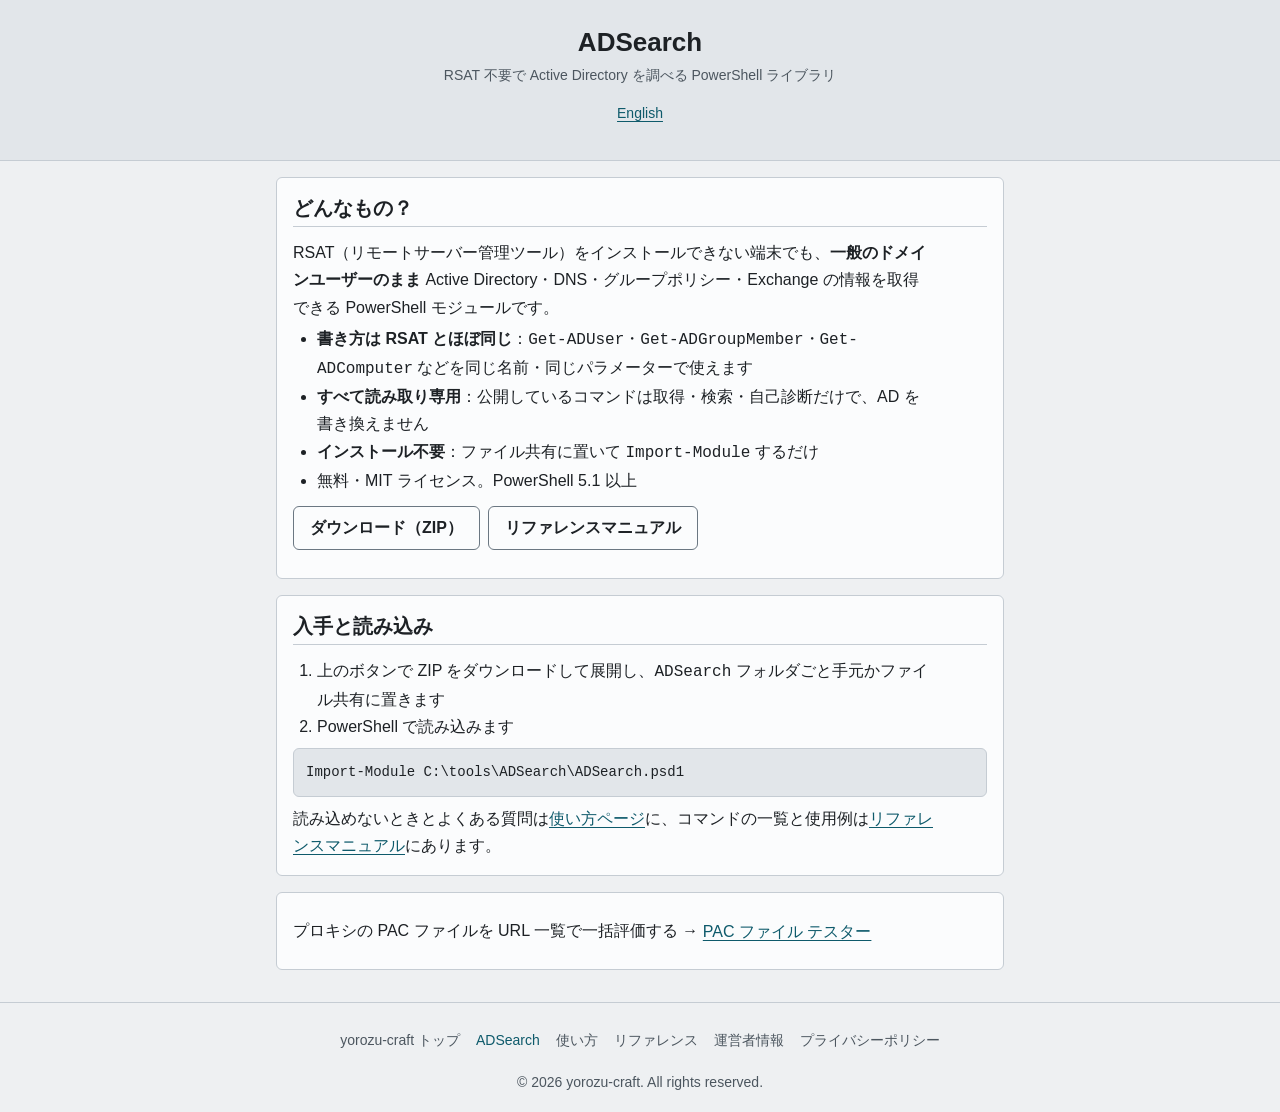
==== commit 067ae95d: "Q-065 案 B: 使い方ページ guide.html・en/guide.html を新設し、FAQ（FAQPage の JSON-LD ごと）・注意・更新履歴を紹介ページから移す index は " ====
--- a/docs/index.html
+++ b/docs/index.html
@@ -35,34 +35,6 @@
     "license": "https://opensource.org/licenses/MIT",
     "codeRepository": "https://github.com/YouheiOonuki/ADSearch",
     "inLanguage": "ja"
-  }
-  </script>
-  <script type="application/ld+json">
-  {
-    "@context": "https://schema.org",
-    "@type": "FAQPage",
-    "mainEntity": [
-      {
-        "@type": "Question",
-        "name": "RSAT（ActiveDirectory モジュール）が無くても使えますか？",
-        "acceptedAnswer": { "@type": "Answer", "text": "はい。.NET の System.DirectoryServices（ADSI／LDAP）だけを使うので、RSAT のインストールは要りません。ドメインに参加した Windows 端末で、一般のドメインユーザーのまま動きます。" }
-      },
-      {
-        "@type": "Question",
-        "name": "AD の情報を書き換えることはありますか？",
-        "acceptedAnswer": { "@type": "Answer", "text": "ありません。公開しているコマンドはすべて取得（Get）・検索（Search）と自己診断だけです。テスト用のデータを作るスクリプト（forTest フォルダ）は検証用の環境専用で、本番では使わないでください。" }
-      },
-      {
-        "@type": "Question",
-        "name": "RSAT の Get-ADUser と同じ結果になりますか？",
-        "acceptedAnswer": { "@type": "Answer", "text": "主なパラメーターと出力のプロパティを RSAT に合わせています。-Identity は DN・ObjectGUID・SID・sAMAccountName を受け付け、見つからないときは RSAT と同じく例外になります。違いは README とリファレンスの「RSAT 互換プロパティ」「意図的な省略」に書いています。" }
-      },
-      {
-        "@type": "Question",
-        "name": "実行ポリシーで読み込めません",
-        "acceptedAnswer": { "@type": "Answer", "text": "同梱の Import-ADSearch.ps1 を使うと、ファイルを文字列として読み込んで取り込むため、ファイルの実行ポリシーの影響を受けません。ローカルにコピーできる場合は Unblock-File してから読み込む方法もあります。" }
-      }
-    ]
   }
   </script>
 
@@ -110,48 +82,11 @@
         <li>PowerShell で読み込みます</li>
       </ol>
 <pre><code>Import-Module C:\tools\ADSearch\ADSearch.psd1</code></pre>
-      <p>実行ポリシー（RemoteSigned など）で読み込めない場合は、同梱の <code>Import-ADSearch.ps1</code> を使います。</p>
-<pre><code>. ([scriptblock]::Create((Get-Content 'C:\tools\ADSearch\Import-ADSearch.ps1' -Raw)))
-Import-ADSearch -Path 'C:\tools\ADSearch'</code></pre>
-      <p>コマンドの一覧と使用例は<a href="./reference.html">リファレンスマニュアル</a>にあります。</p>
-    </section>
-
-    <section class="card content" id="faq" aria-labelledby="h-faq">
-      <h2 id="h-faq">よくある質問</h2>
-      <dl class="faq">
-        <dt>RSAT（ActiveDirectory モジュール）が無くても使えますか？</dt>
-        <dd>はい。.NET の System.DirectoryServices（ADSI／LDAP）だけを使うので、RSAT のインストールは要りません。ドメインに参加した Windows 端末で、一般のドメインユーザーのまま動きます。</dd>
-        <dt>AD の情報を書き換えることはありますか？</dt>
-        <dd>ありません。公開しているコマンドはすべて取得（Get）・検索（Search）と自己診断だけです。テスト用のデータを作るスクリプト（forTest フォルダ）は検証用の環境専用で、本番では使わないでください。</dd>
-        <dt>RSAT の Get-ADUser と同じ結果になりますか？</dt>
-        <dd>主なパラメーターと出力のプロパティを RSAT に合わせています。-Identity は DN・ObjectGUID・SID・sAMAccountName を受け付け、見つからないときは RSAT と同じく例外になります。違いは README とリファレンスの「RSAT 互換プロパティ」「意図的な省略」に書いています。</dd>
-        <dt>実行ポリシーで読み込めません</dt>
-        <dd>同梱の Import-ADSearch.ps1 を使うと、ファイルを文字列として読み込んで取り込むため、ファイルの実行ポリシーの影響を受けません。ローカルにコピーできる場合は Unblock-File してから読み込む方法もあります。</dd>
-      </dl>
+      <p>読み込めないときとよくある質問は<a href="./guide.html">使い方ページ</a>に、コマンドの一覧と使用例は<a href="./reference.html">リファレンスマニュアル</a>にあります。</p>
     </section>
 
     <section class="card content" aria-label="ほかの道具">
       <p>プロキシの PAC ファイルを URL 一覧で一括評価する → <a href="../pac-tester/">PAC ファイル テスター</a></p>
-    </section>
-
-    <section class="card content" id="notes" aria-labelledby="h-notes">
-      <h2 id="h-notes">ご利用上の注意</h2>
-      <ul>
-        <li>社内の端末で使う前に、勤め先のルール（持ち込むソフトの扱い、ディレクトリへの問い合わせの可否）を確認してください</li>
-        <li>大量の検索を短い間隔で繰り返すと、DC に負荷がかかります。<code>-Filter</code> と <code>-SearchBase</code> で範囲を絞ってください</li>
-        <li>このページは紹介のためのもので、モジュールは端末の中だけで動き、このサイトに何かを送ることはありません</li>
-        <li>無保証で提供しています</li>
-      </ul>
-      <p><a href="/post/?from=/ADSearch/">ご要望・不具合の報告</a>：いただいた内容をもとに直します。お返事はしていません。</p>
-      <p>サイト全体の運営者情報・免責事項は<a href="../about.html">こちら</a>、プライバシーポリシーは<a href="../privacy-policy.html">こちら</a>です（すべてのツールで共通）。</p>
-    </section>
-
-    <section class="card content" id="changelog" aria-labelledby="h-log">
-      <h2 id="h-log">更新履歴</h2>
-      <ul>
-        <li><time datetime="2026-09-24">2026年9月24日</time> バージョン 1.4.1：<code>-Filter</code> の <code>'$true'</code>、<code>Get-ADComputer PC001</code>（<code>$</code> なし）、信頼・サイト・Exchange 構成の名前での <code>-Identity</code> が効かなかった不具合を修正。AD なしで確かめられるテストを追加</li>
-        <li><time datetime="2026-09-24">2026年9月24日</time> 公開（バージョン 1.4.0）</li>
-      </ul>
     </section>
 
   </main>
@@ -161,6 +96,7 @@
       <ul>
         <li><a href="../">yorozu-craft トップ</a></li>
         <li><a href="./" aria-current="page">ADSearch</a></li>
+        <li><a href="./guide.html">使い方</a></li>
         <li><a href="./reference.html">リファレンス</a></li>
         <li><a href="../about.html">運営者情報</a></li>
         <li><a href="../privacy-policy.html">プライバシーポリシー</a></li>
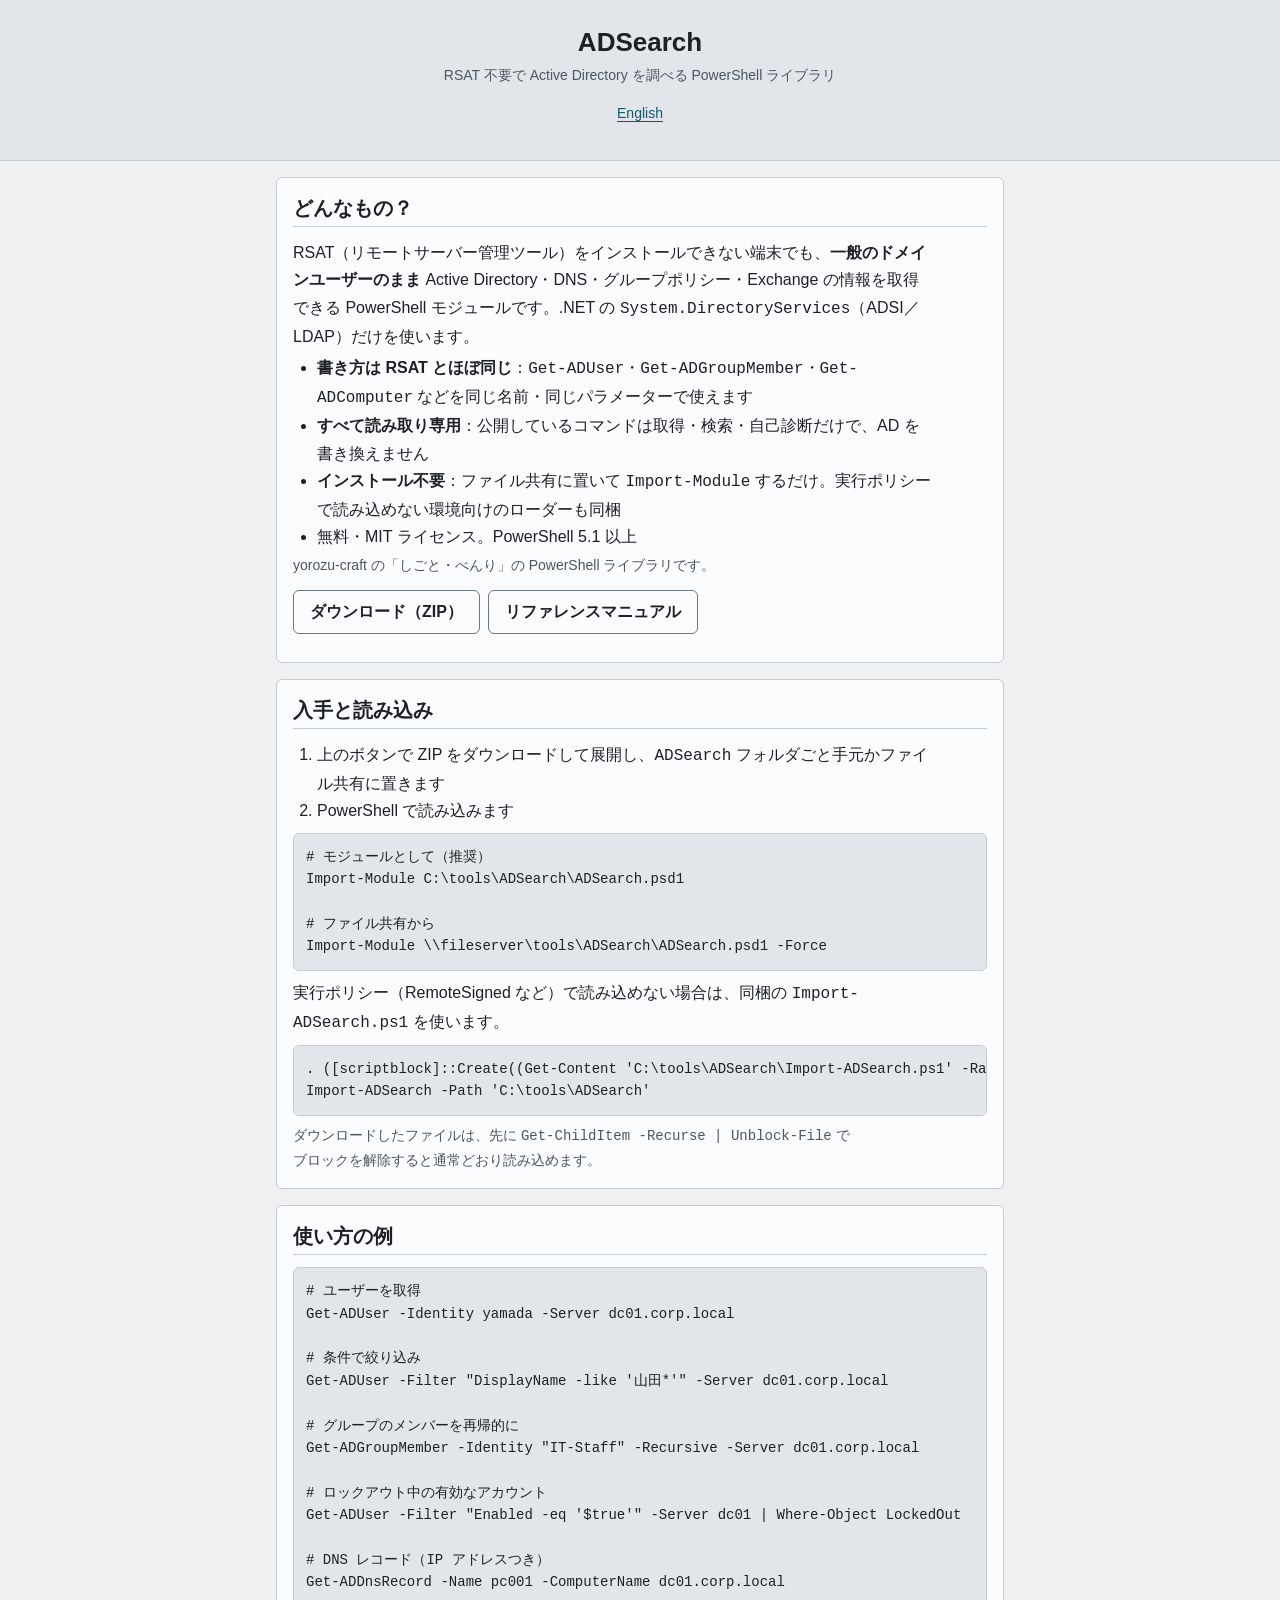
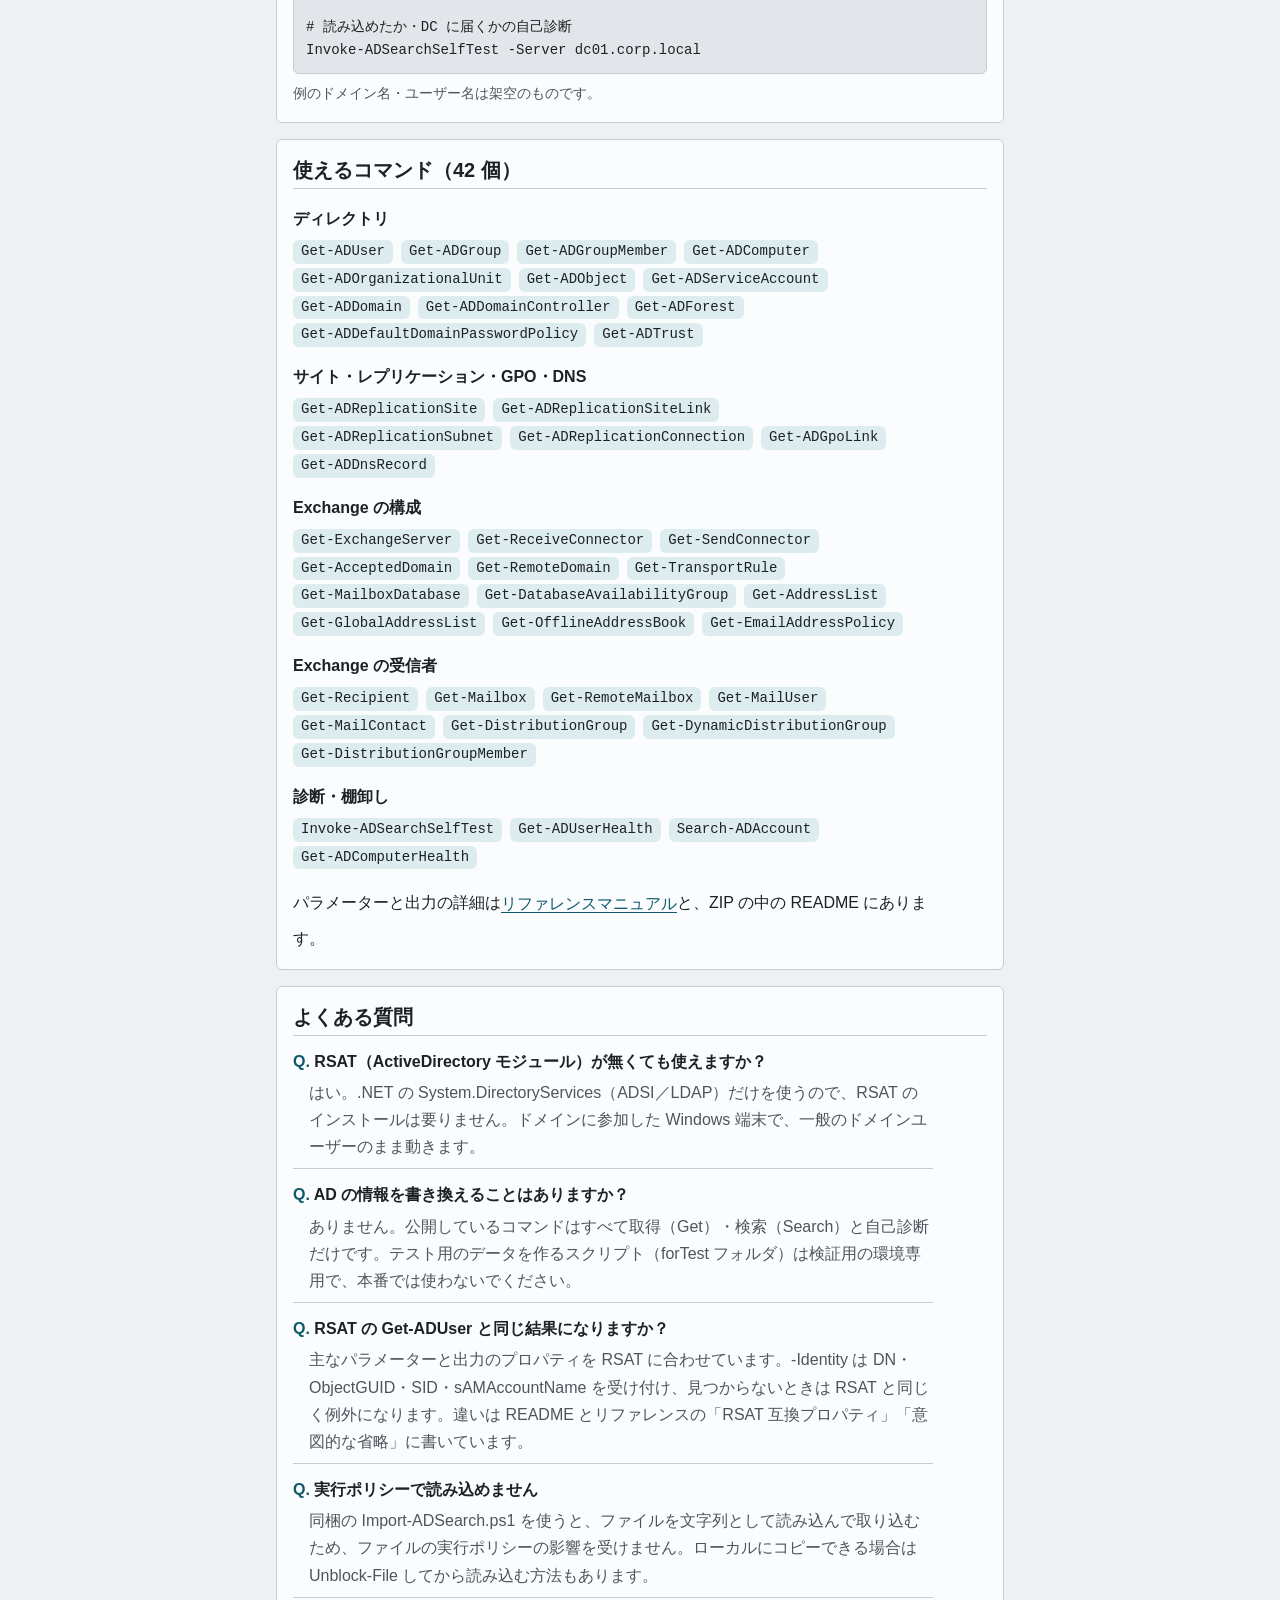
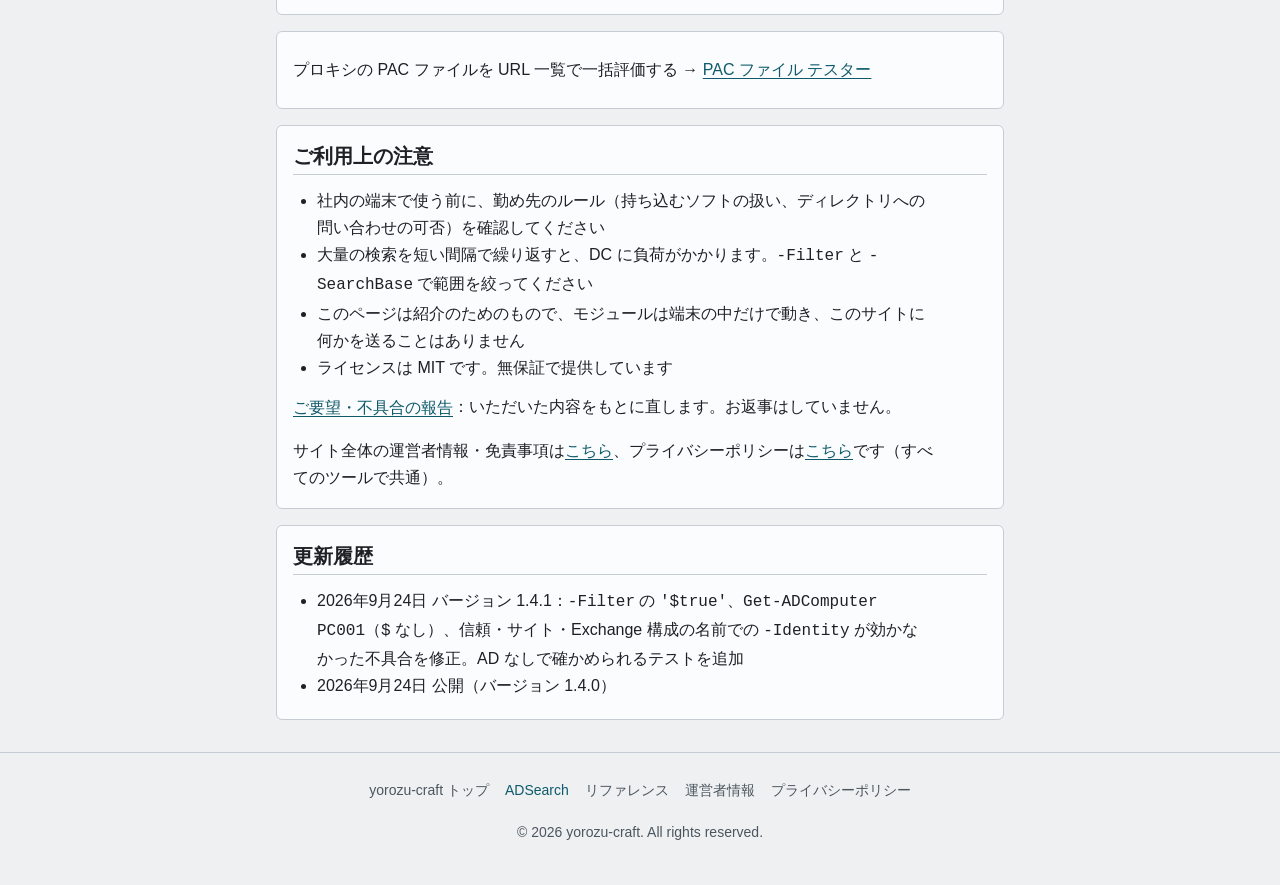
==== commit 7211d6fa: "Q-061 a11y: 横にスクロールするコード欄(pre)に tabindex=0（docs 日英） Co-Authored-By: Claude Opus 5.5 <noreply@anthrop" ====
--- a/docs/index.html
+++ b/docs/index.html
@@ -37,6 +37,34 @@
     "inLanguage": "ja"
   }
   </script>
+  <script type="application/ld+json">
+  {
+    "@context": "https://schema.org",
+    "@type": "FAQPage",
+    "mainEntity": [
+      {
+        "@type": "Question",
+        "name": "RSAT（ActiveDirectory モジュール）が無くても使えますか？",
+        "acceptedAnswer": { "@type": "Answer", "text": "はい。.NET の System.DirectoryServices（ADSI／LDAP）だけを使うので、RSAT のインストールは要りません。ドメインに参加した Windows 端末で、一般のドメインユーザーのまま動きます。" }
+      },
+      {
+        "@type": "Question",
+        "name": "AD の情報を書き換えることはありますか？",
+        "acceptedAnswer": { "@type": "Answer", "text": "ありません。公開しているコマンドはすべて取得（Get）・検索（Search）と自己診断だけです。テスト用のデータを作るスクリプト（forTest フォルダ）は検証用の環境専用で、本番では使わないでください。" }
+      },
+      {
+        "@type": "Question",
+        "name": "RSAT の Get-ADUser と同じ結果になりますか？",
+        "acceptedAnswer": { "@type": "Answer", "text": "主なパラメーターと出力のプロパティを RSAT に合わせています。-Identity は DN・ObjectGUID・SID・sAMAccountName を受け付け、見つからないときは RSAT と同じく例外になります。違いは README とリファレンスの「RSAT 互換プロパティ」「意図的な省略」に書いています。" }
+      },
+      {
+        "@type": "Question",
+        "name": "実行ポリシーで読み込めません",
+        "acceptedAnswer": { "@type": "Answer", "text": "同梱の Import-ADSearch.ps1 を使うと、ファイルを文字列として読み込んで取り込むため、ファイルの実行ポリシーの影響を受けません。ローカルにコピーできる場合は Unblock-File してから読み込む方法もあります。" }
+      }
+    ]
+  }
+  </script>
 
   <!-- Google AdSense（サイト所有確認 + 広告配信スクリプト） -->
   <meta name="google-adsense-account" content="ca-pub-5375267956079717">
@@ -62,13 +90,14 @@
 
     <section class="card content" aria-labelledby="h-about">
       <h2 id="h-about">どんなもの？</h2>
-      <p>RSAT（リモートサーバー管理ツール）をインストールできない端末でも、<strong>一般のドメインユーザーのまま</strong> Active Directory・DNS・グループポリシー・Exchange の情報を取得できる PowerShell モジュールです。</p>
+      <p>RSAT（リモートサーバー管理ツール）をインストールできない端末でも、<strong>一般のドメインユーザーのまま</strong> Active Directory・DNS・グループポリシー・Exchange の情報を取得できる PowerShell モジュールです。.NET の <code>System.DirectoryServices</code>（ADSI／LDAP）だけを使います。</p>
       <ul>
         <li><strong>書き方は RSAT とほぼ同じ</strong>：<code>Get-ADUser</code>・<code>Get-ADGroupMember</code>・<code>Get-ADComputer</code> などを同じ名前・同じパラメーターで使えます</li>
         <li><strong>すべて読み取り専用</strong>：公開しているコマンドは取得・検索・自己診断だけで、AD を書き換えません</li>
-        <li><strong>インストール不要</strong>：ファイル共有に置いて <code>Import-Module</code> するだけ</li>
+        <li><strong>インストール不要</strong>：ファイル共有に置いて <code>Import-Module</code> するだけ。実行ポリシーで読み込めない環境向けのローダーも同梱</li>
         <li>無料・MIT ライセンス。PowerShell 5.1 以上</li>
       </ul>
+      <p class="kind">yorozu-craft の「しごと・べんり」の PowerShell ライブラリです。</p>
       <div class="btn-row">
         <a class="btn" href="./ADSearch.zip" download>ダウンロード（ZIP）</a>
         <a class="btn" href="./reference.html">リファレンスマニュアル</a>
@@ -81,14 +110,92 @@
         <li>上のボタンで ZIP をダウンロードして展開し、<code>ADSearch</code> フォルダごと手元かファイル共有に置きます</li>
         <li>PowerShell で読み込みます</li>
       </ol>
-<pre><code>Import-Module C:\tools\ADSearch\ADSearch.psd1</code></pre>
-      <p>読み込めないときとよくある質問は<a href="./guide.html">使い方ページ</a>に、コマンドの一覧と使用例は<a href="./reference.html">リファレンスマニュアル</a>にあります。</p>
+<pre tabindex="0"><code># モジュールとして（推奨）
+Import-Module C:\tools\ADSearch\ADSearch.psd1
+
+# ファイル共有から
+Import-Module \\fileserver\tools\ADSearch\ADSearch.psd1 -Force</code></pre>
+      <p>実行ポリシー（RemoteSigned など）で読み込めない場合は、同梱の <code>Import-ADSearch.ps1</code> を使います。</p>
+<pre tabindex="0"><code>. ([scriptblock]::Create((Get-Content 'C:\tools\ADSearch\Import-ADSearch.ps1' -Raw)))
+Import-ADSearch -Path 'C:\tools\ADSearch'</code></pre>
+      <p class="small">ダウンロードしたファイルは、先に <code>Get-ChildItem -Recurse | Unblock-File</code> でブロックを解除すると通常どおり読み込めます。</p>
+    </section>
+
+    <section class="card content" aria-labelledby="h-use">
+      <h2 id="h-use">使い方の例</h2>
+<pre tabindex="0"><code># ユーザーを取得
+Get-ADUser -Identity yamada -Server dc01.corp.local
+
+# 条件で絞り込み
+Get-ADUser -Filter "DisplayName -like '山田*'" -Server dc01.corp.local
+
+# グループのメンバーを再帰的に
+Get-ADGroupMember -Identity "IT-Staff" -Recursive -Server dc01.corp.local
+
+# ロックアウト中の有効なアカウント
+Get-ADUser -Filter "Enabled -eq '$true'" -Server dc01 | Where-Object LockedOut
+
+# DNS レコード（IP アドレスつき）
+Get-ADDnsRecord -Name pc001 -ComputerName dc01.corp.local
+
+# 読み込めたか・DC に届くかの自己診断
+Invoke-ADSearchSelfTest -Server dc01.corp.local</code></pre>
+      <p class="small">例のドメイン名・ユーザー名は架空のものです。</p>
+    </section>
+
+    <section class="card content" aria-labelledby="h-cmds">
+      <h2 id="h-cmds">使えるコマンド（42 個）</h2>
+      <h3>ディレクトリ</h3>
+      <p class="cmds"><code>Get-ADUser</code><code>Get-ADGroup</code><code>Get-ADGroupMember</code><code>Get-ADComputer</code><code>Get-ADOrganizationalUnit</code><code>Get-ADObject</code><code>Get-ADServiceAccount</code><code>Get-ADDomain</code><code>Get-ADDomainController</code><code>Get-ADForest</code><code>Get-ADDefaultDomainPasswordPolicy</code><code>Get-ADTrust</code></p>
+      <h3>サイト・レプリケーション・GPO・DNS</h3>
+      <p class="cmds"><code>Get-ADReplicationSite</code><code>Get-ADReplicationSiteLink</code><code>Get-ADReplicationSubnet</code><code>Get-ADReplicationConnection</code><code>Get-ADGpoLink</code><code>Get-ADDnsRecord</code></p>
+      <h3>Exchange の構成</h3>
+      <p class="cmds"><code>Get-ExchangeServer</code><code>Get-ReceiveConnector</code><code>Get-SendConnector</code><code>Get-AcceptedDomain</code><code>Get-RemoteDomain</code><code>Get-TransportRule</code><code>Get-MailboxDatabase</code><code>Get-DatabaseAvailabilityGroup</code><code>Get-AddressList</code><code>Get-GlobalAddressList</code><code>Get-OfflineAddressBook</code><code>Get-EmailAddressPolicy</code></p>
+      <h3>Exchange の受信者</h3>
+      <p class="cmds"><code>Get-Recipient</code><code>Get-Mailbox</code><code>Get-RemoteMailbox</code><code>Get-MailUser</code><code>Get-MailContact</code><code>Get-DistributionGroup</code><code>Get-DynamicDistributionGroup</code><code>Get-DistributionGroupMember</code></p>
+      <h3>診断・棚卸し</h3>
+      <p class="cmds"><code>Invoke-ADSearchSelfTest</code><code>Get-ADUserHealth</code><code>Search-ADAccount</code><code>Get-ADComputerHealth</code></p>
+      <p>パラメーターと出力の詳細は<a href="./reference.html">リファレンスマニュアル</a>と、ZIP の中の README にあります。</p>
+    </section>
+
+    <section class="card content" id="faq" aria-labelledby="h-faq">
+      <h2 id="h-faq">よくある質問</h2>
+      <dl class="faq">
+        <dt>RSAT（ActiveDirectory モジュール）が無くても使えますか？</dt>
+        <dd>はい。.NET の System.DirectoryServices（ADSI／LDAP）だけを使うので、RSAT のインストールは要りません。ドメインに参加した Windows 端末で、一般のドメインユーザーのまま動きます。</dd>
+        <dt>AD の情報を書き換えることはありますか？</dt>
+        <dd>ありません。公開しているコマンドはすべて取得（Get）・検索（Search）と自己診断だけです。テスト用のデータを作るスクリプト（forTest フォルダ）は検証用の環境専用で、本番では使わないでください。</dd>
+        <dt>RSAT の Get-ADUser と同じ結果になりますか？</dt>
+        <dd>主なパラメーターと出力のプロパティを RSAT に合わせています。-Identity は DN・ObjectGUID・SID・sAMAccountName を受け付け、見つからないときは RSAT と同じく例外になります。違いは README とリファレンスの「RSAT 互換プロパティ」「意図的な省略」に書いています。</dd>
+        <dt>実行ポリシーで読み込めません</dt>
+        <dd>同梱の Import-ADSearch.ps1 を使うと、ファイルを文字列として読み込んで取り込むため、ファイルの実行ポリシーの影響を受けません。ローカルにコピーできる場合は Unblock-File してから読み込む方法もあります。</dd>
+      </dl>
     </section>
 
     <section class="card content" aria-label="ほかの道具">
       <p>プロキシの PAC ファイルを URL 一覧で一括評価する → <a href="../pac-tester/">PAC ファイル テスター</a></p>
     </section>
 
+    <section class="card content" id="notes" aria-labelledby="h-notes">
+      <h2 id="h-notes">ご利用上の注意</h2>
+      <ul>
+        <li>社内の端末で使う前に、勤め先のルール（持ち込むソフトの扱い、ディレクトリへの問い合わせの可否）を確認してください</li>
+        <li>大量の検索を短い間隔で繰り返すと、DC に負荷がかかります。<code>-Filter</code> と <code>-SearchBase</code> で範囲を絞ってください</li>
+        <li>このページは紹介のためのもので、モジュールは端末の中だけで動き、このサイトに何かを送ることはありません</li>
+        <li>ライセンスは MIT です。無保証で提供しています</li>
+      </ul>
+      <p><a href="/post/?from=/ADSearch/">ご要望・不具合の報告</a>：いただいた内容をもとに直します。お返事はしていません。</p>
+      <p>サイト全体の運営者情報・免責事項は<a href="../about.html">こちら</a>、プライバシーポリシーは<a href="../privacy-policy.html">こちら</a>です（すべてのツールで共通）。</p>
+    </section>
+
+    <section class="card content" id="changelog" aria-labelledby="h-log">
+      <h2 id="h-log">更新履歴</h2>
+      <ul>
+        <li><time datetime="2026-09-24">2026年9月24日</time> バージョン 1.4.1：<code>-Filter</code> の <code>'$true'</code>、<code>Get-ADComputer PC001</code>（<code>$</code> なし）、信頼・サイト・Exchange 構成の名前での <code>-Identity</code> が効かなかった不具合を修正。AD なしで確かめられるテストを追加</li>
+        <li><time datetime="2026-09-24">2026年9月24日</time> 公開（バージョン 1.4.0）</li>
+      </ul>
+    </section>
+
   </main>
 
   <footer class="app-footer">
@@ -96,7 +203,6 @@
       <ul>
         <li><a href="../">yorozu-craft トップ</a></li>
         <li><a href="./" aria-current="page">ADSearch</a></li>
-        <li><a href="./guide.html">使い方</a></li>
         <li><a href="./reference.html">リファレンス</a></li>
         <li><a href="../about.html">運営者情報</a></li>
         <li><a href="../privacy-policy.html">プライバシーポリシー</a></li>
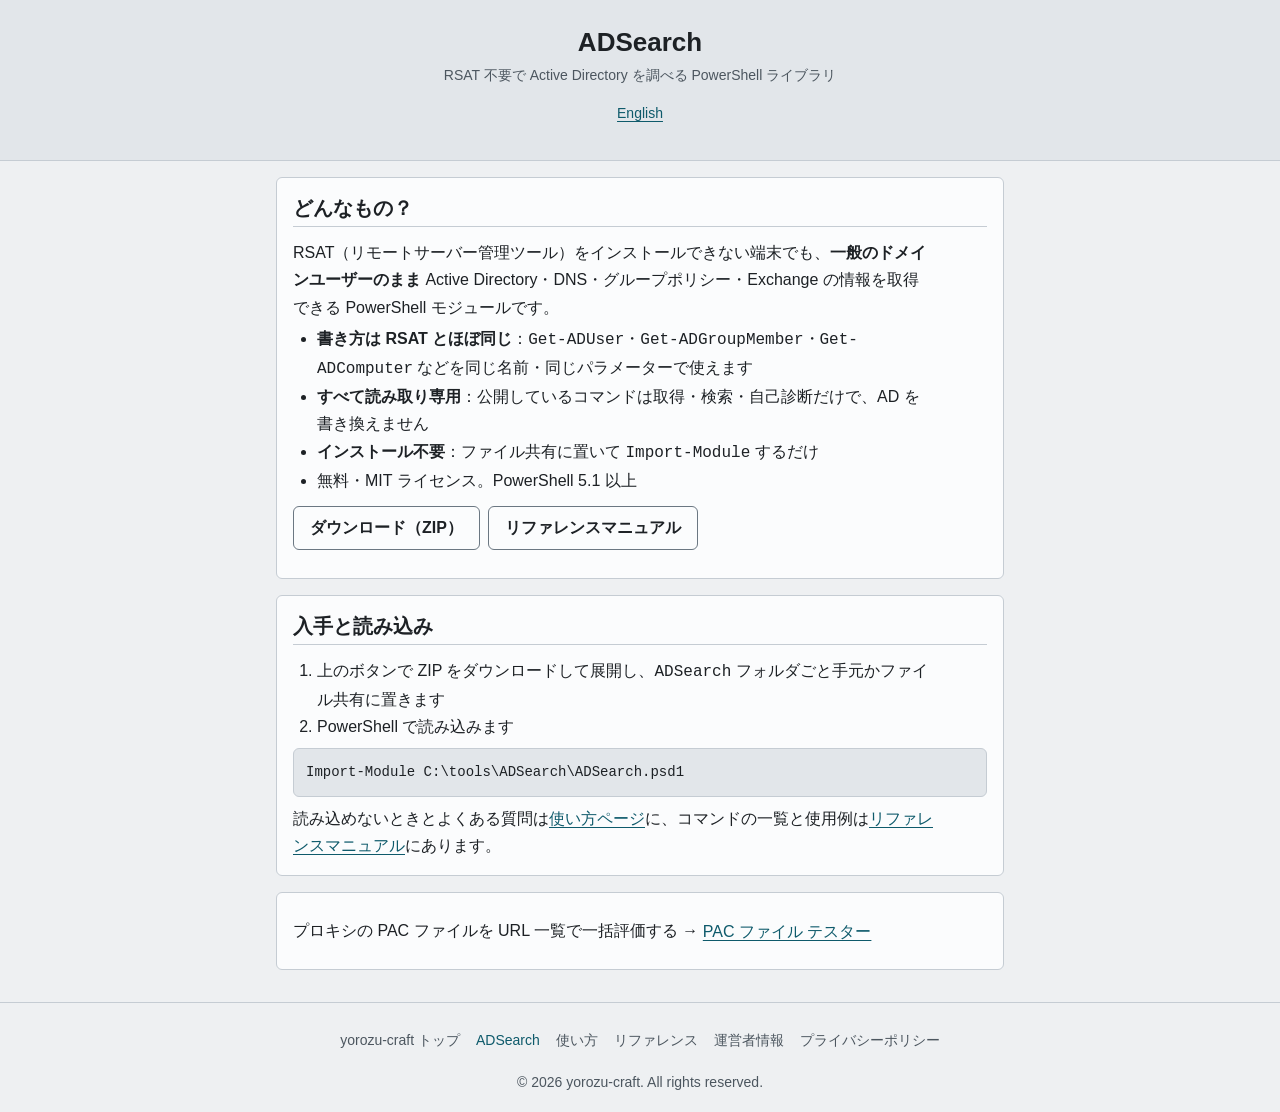
==== commit 1c853a0b: "Merge build/2026-11-04-q065-trim（ROADMAP 7.177 Q-065 案 B）" ====
--- a/docs/index.html
+++ b/docs/index.html
@@ -37,34 +37,6 @@
     "inLanguage": "ja"
   }
   </script>
-  <script type="application/ld+json">
-  {
-    "@context": "https://schema.org",
-    "@type": "FAQPage",
-    "mainEntity": [
-      {
-        "@type": "Question",
-        "name": "RSAT（ActiveDirectory モジュール）が無くても使えますか？",
-        "acceptedAnswer": { "@type": "Answer", "text": "はい。.NET の System.DirectoryServices（ADSI／LDAP）だけを使うので、RSAT のインストールは要りません。ドメインに参加した Windows 端末で、一般のドメインユーザーのまま動きます。" }
-      },
-      {
-        "@type": "Question",
-        "name": "AD の情報を書き換えることはありますか？",
-        "acceptedAnswer": { "@type": "Answer", "text": "ありません。公開しているコマンドはすべて取得（Get）・検索（Search）と自己診断だけです。テスト用のデータを作るスクリプト（forTest フォルダ）は検証用の環境専用で、本番では使わないでください。" }
-      },
-      {
-        "@type": "Question",
-        "name": "RSAT の Get-ADUser と同じ結果になりますか？",
-        "acceptedAnswer": { "@type": "Answer", "text": "主なパラメーターと出力のプロパティを RSAT に合わせています。-Identity は DN・ObjectGUID・SID・sAMAccountName を受け付け、見つからないときは RSAT と同じく例外になります。違いは README とリファレンスの「RSAT 互換プロパティ」「意図的な省略」に書いています。" }
-      },
-      {
-        "@type": "Question",
-        "name": "実行ポリシーで読み込めません",
-        "acceptedAnswer": { "@type": "Answer", "text": "同梱の Import-ADSearch.ps1 を使うと、ファイルを文字列として読み込んで取り込むため、ファイルの実行ポリシーの影響を受けません。ローカルにコピーできる場合は Unblock-File してから読み込む方法もあります。" }
-      }
-    ]
-  }
-  </script>
 
   <!-- Google AdSense（サイト所有確認 + 広告配信スクリプト） -->
   <meta name="google-adsense-account" content="ca-pub-5375267956079717">
@@ -90,14 +62,13 @@
 
     <section class="card content" aria-labelledby="h-about">
       <h2 id="h-about">どんなもの？</h2>
-      <p>RSAT（リモートサーバー管理ツール）をインストールできない端末でも、<strong>一般のドメインユーザーのまま</strong> Active Directory・DNS・グループポリシー・Exchange の情報を取得できる PowerShell モジュールです。.NET の <code>System.DirectoryServices</code>（ADSI／LDAP）だけを使います。</p>
+      <p>RSAT（リモートサーバー管理ツール）をインストールできない端末でも、<strong>一般のドメインユーザーのまま</strong> Active Directory・DNS・グループポリシー・Exchange の情報を取得できる PowerShell モジュールです。</p>
       <ul>
         <li><strong>書き方は RSAT とほぼ同じ</strong>：<code>Get-ADUser</code>・<code>Get-ADGroupMember</code>・<code>Get-ADComputer</code> などを同じ名前・同じパラメーターで使えます</li>
         <li><strong>すべて読み取り専用</strong>：公開しているコマンドは取得・検索・自己診断だけで、AD を書き換えません</li>
-        <li><strong>インストール不要</strong>：ファイル共有に置いて <code>Import-Module</code> するだけ。実行ポリシーで読み込めない環境向けのローダーも同梱</li>
+        <li><strong>インストール不要</strong>：ファイル共有に置いて <code>Import-Module</code> するだけ</li>
         <li>無料・MIT ライセンス。PowerShell 5.1 以上</li>
       </ul>
-      <p class="kind">yorozu-craft の「しごと・べんり」の PowerShell ライブラリです。</p>
       <div class="btn-row">
         <a class="btn" href="./ADSearch.zip" download>ダウンロード（ZIP）</a>
         <a class="btn" href="./reference.html">リファレンスマニュアル</a>
@@ -110,90 +81,12 @@
         <li>上のボタンで ZIP をダウンロードして展開し、<code>ADSearch</code> フォルダごと手元かファイル共有に置きます</li>
         <li>PowerShell で読み込みます</li>
       </ol>
-<pre tabindex="0"><code># モジュールとして（推奨）
-Import-Module C:\tools\ADSearch\ADSearch.psd1
-
-# ファイル共有から
-Import-Module \\fileserver\tools\ADSearch\ADSearch.psd1 -Force</code></pre>
-      <p>実行ポリシー（RemoteSigned など）で読み込めない場合は、同梱の <code>Import-ADSearch.ps1</code> を使います。</p>
-<pre tabindex="0"><code>. ([scriptblock]::Create((Get-Content 'C:\tools\ADSearch\Import-ADSearch.ps1' -Raw)))
-Import-ADSearch -Path 'C:\tools\ADSearch'</code></pre>
-      <p class="small">ダウンロードしたファイルは、先に <code>Get-ChildItem -Recurse | Unblock-File</code> でブロックを解除すると通常どおり読み込めます。</p>
-    </section>
-
-    <section class="card content" aria-labelledby="h-use">
-      <h2 id="h-use">使い方の例</h2>
-<pre tabindex="0"><code># ユーザーを取得
-Get-ADUser -Identity yamada -Server dc01.corp.local
-
-# 条件で絞り込み
-Get-ADUser -Filter "DisplayName -like '山田*'" -Server dc01.corp.local
-
-# グループのメンバーを再帰的に
-Get-ADGroupMember -Identity "IT-Staff" -Recursive -Server dc01.corp.local
-
-# ロックアウト中の有効なアカウント
-Get-ADUser -Filter "Enabled -eq '$true'" -Server dc01 | Where-Object LockedOut
-
-# DNS レコード（IP アドレスつき）
-Get-ADDnsRecord -Name pc001 -ComputerName dc01.corp.local
-
-# 読み込めたか・DC に届くかの自己診断
-Invoke-ADSearchSelfTest -Server dc01.corp.local</code></pre>
-      <p class="small">例のドメイン名・ユーザー名は架空のものです。</p>
-    </section>
-
-    <section class="card content" aria-labelledby="h-cmds">
-      <h2 id="h-cmds">使えるコマンド（42 個）</h2>
-      <h3>ディレクトリ</h3>
-      <p class="cmds"><code>Get-ADUser</code><code>Get-ADGroup</code><code>Get-ADGroupMember</code><code>Get-ADComputer</code><code>Get-ADOrganizationalUnit</code><code>Get-ADObject</code><code>Get-ADServiceAccount</code><code>Get-ADDomain</code><code>Get-ADDomainController</code><code>Get-ADForest</code><code>Get-ADDefaultDomainPasswordPolicy</code><code>Get-ADTrust</code></p>
-      <h3>サイト・レプリケーション・GPO・DNS</h3>
-      <p class="cmds"><code>Get-ADReplicationSite</code><code>Get-ADReplicationSiteLink</code><code>Get-ADReplicationSubnet</code><code>Get-ADReplicationConnection</code><code>Get-ADGpoLink</code><code>Get-ADDnsRecord</code></p>
-      <h3>Exchange の構成</h3>
-      <p class="cmds"><code>Get-ExchangeServer</code><code>Get-ReceiveConnector</code><code>Get-SendConnector</code><code>Get-AcceptedDomain</code><code>Get-RemoteDomain</code><code>Get-TransportRule</code><code>Get-MailboxDatabase</code><code>Get-DatabaseAvailabilityGroup</code><code>Get-AddressList</code><code>Get-GlobalAddressList</code><code>Get-OfflineAddressBook</code><code>Get-EmailAddressPolicy</code></p>
-      <h3>Exchange の受信者</h3>
-      <p class="cmds"><code>Get-Recipient</code><code>Get-Mailbox</code><code>Get-RemoteMailbox</code><code>Get-MailUser</code><code>Get-MailContact</code><code>Get-DistributionGroup</code><code>Get-DynamicDistributionGroup</code><code>Get-DistributionGroupMember</code></p>
-      <h3>診断・棚卸し</h3>
-      <p class="cmds"><code>Invoke-ADSearchSelfTest</code><code>Get-ADUserHealth</code><code>Search-ADAccount</code><code>Get-ADComputerHealth</code></p>
-      <p>パラメーターと出力の詳細は<a href="./reference.html">リファレンスマニュアル</a>と、ZIP の中の README にあります。</p>
-    </section>
-
-    <section class="card content" id="faq" aria-labelledby="h-faq">
-      <h2 id="h-faq">よくある質問</h2>
-      <dl class="faq">
-        <dt>RSAT（ActiveDirectory モジュール）が無くても使えますか？</dt>
-        <dd>はい。.NET の System.DirectoryServices（ADSI／LDAP）だけを使うので、RSAT のインストールは要りません。ドメインに参加した Windows 端末で、一般のドメインユーザーのまま動きます。</dd>
-        <dt>AD の情報を書き換えることはありますか？</dt>
-        <dd>ありません。公開しているコマンドはすべて取得（Get）・検索（Search）と自己診断だけです。テスト用のデータを作るスクリプト（forTest フォルダ）は検証用の環境専用で、本番では使わないでください。</dd>
-        <dt>RSAT の Get-ADUser と同じ結果になりますか？</dt>
-        <dd>主なパラメーターと出力のプロパティを RSAT に合わせています。-Identity は DN・ObjectGUID・SID・sAMAccountName を受け付け、見つからないときは RSAT と同じく例外になります。違いは README とリファレンスの「RSAT 互換プロパティ」「意図的な省略」に書いています。</dd>
-        <dt>実行ポリシーで読み込めません</dt>
-        <dd>同梱の Import-ADSearch.ps1 を使うと、ファイルを文字列として読み込んで取り込むため、ファイルの実行ポリシーの影響を受けません。ローカルにコピーできる場合は Unblock-File してから読み込む方法もあります。</dd>
-      </dl>
+<pre><code>Import-Module C:\tools\ADSearch\ADSearch.psd1</code></pre>
+      <p>読み込めないときとよくある質問は<a href="./guide.html">使い方ページ</a>に、コマンドの一覧と使用例は<a href="./reference.html">リファレンスマニュアル</a>にあります。</p>
     </section>
 
     <section class="card content" aria-label="ほかの道具">
       <p>プロキシの PAC ファイルを URL 一覧で一括評価する → <a href="../pac-tester/">PAC ファイル テスター</a></p>
-    </section>
-
-    <section class="card content" id="notes" aria-labelledby="h-notes">
-      <h2 id="h-notes">ご利用上の注意</h2>
-      <ul>
-        <li>社内の端末で使う前に、勤め先のルール（持ち込むソフトの扱い、ディレクトリへの問い合わせの可否）を確認してください</li>
-        <li>大量の検索を短い間隔で繰り返すと、DC に負荷がかかります。<code>-Filter</code> と <code>-SearchBase</code> で範囲を絞ってください</li>
-        <li>このページは紹介のためのもので、モジュールは端末の中だけで動き、このサイトに何かを送ることはありません</li>
-        <li>ライセンスは MIT です。無保証で提供しています</li>
-      </ul>
-      <p><a href="/post/?from=/ADSearch/">ご要望・不具合の報告</a>：いただいた内容をもとに直します。お返事はしていません。</p>
-      <p>サイト全体の運営者情報・免責事項は<a href="../about.html">こちら</a>、プライバシーポリシーは<a href="../privacy-policy.html">こちら</a>です（すべてのツールで共通）。</p>
-    </section>
-
-    <section class="card content" id="changelog" aria-labelledby="h-log">
-      <h2 id="h-log">更新履歴</h2>
-      <ul>
-        <li><time datetime="2026-09-24">2026年9月24日</time> バージョン 1.4.1：<code>-Filter</code> の <code>'$true'</code>、<code>Get-ADComputer PC001</code>（<code>$</code> なし）、信頼・サイト・Exchange 構成の名前での <code>-Identity</code> が効かなかった不具合を修正。AD なしで確かめられるテストを追加</li>
-        <li><time datetime="2026-09-24">2026年9月24日</time> 公開（バージョン 1.4.0）</li>
-      </ul>
     </section>
 
   </main>
@@ -203,6 +96,7 @@
       <ul>
         <li><a href="../">yorozu-craft トップ</a></li>
         <li><a href="./" aria-current="page">ADSearch</a></li>
+        <li><a href="./guide.html">使い方</a></li>
         <li><a href="./reference.html">リファレンス</a></li>
         <li><a href="../about.html">運営者情報</a></li>
         <li><a href="../privacy-policy.html">プライバシーポリシー</a></li>
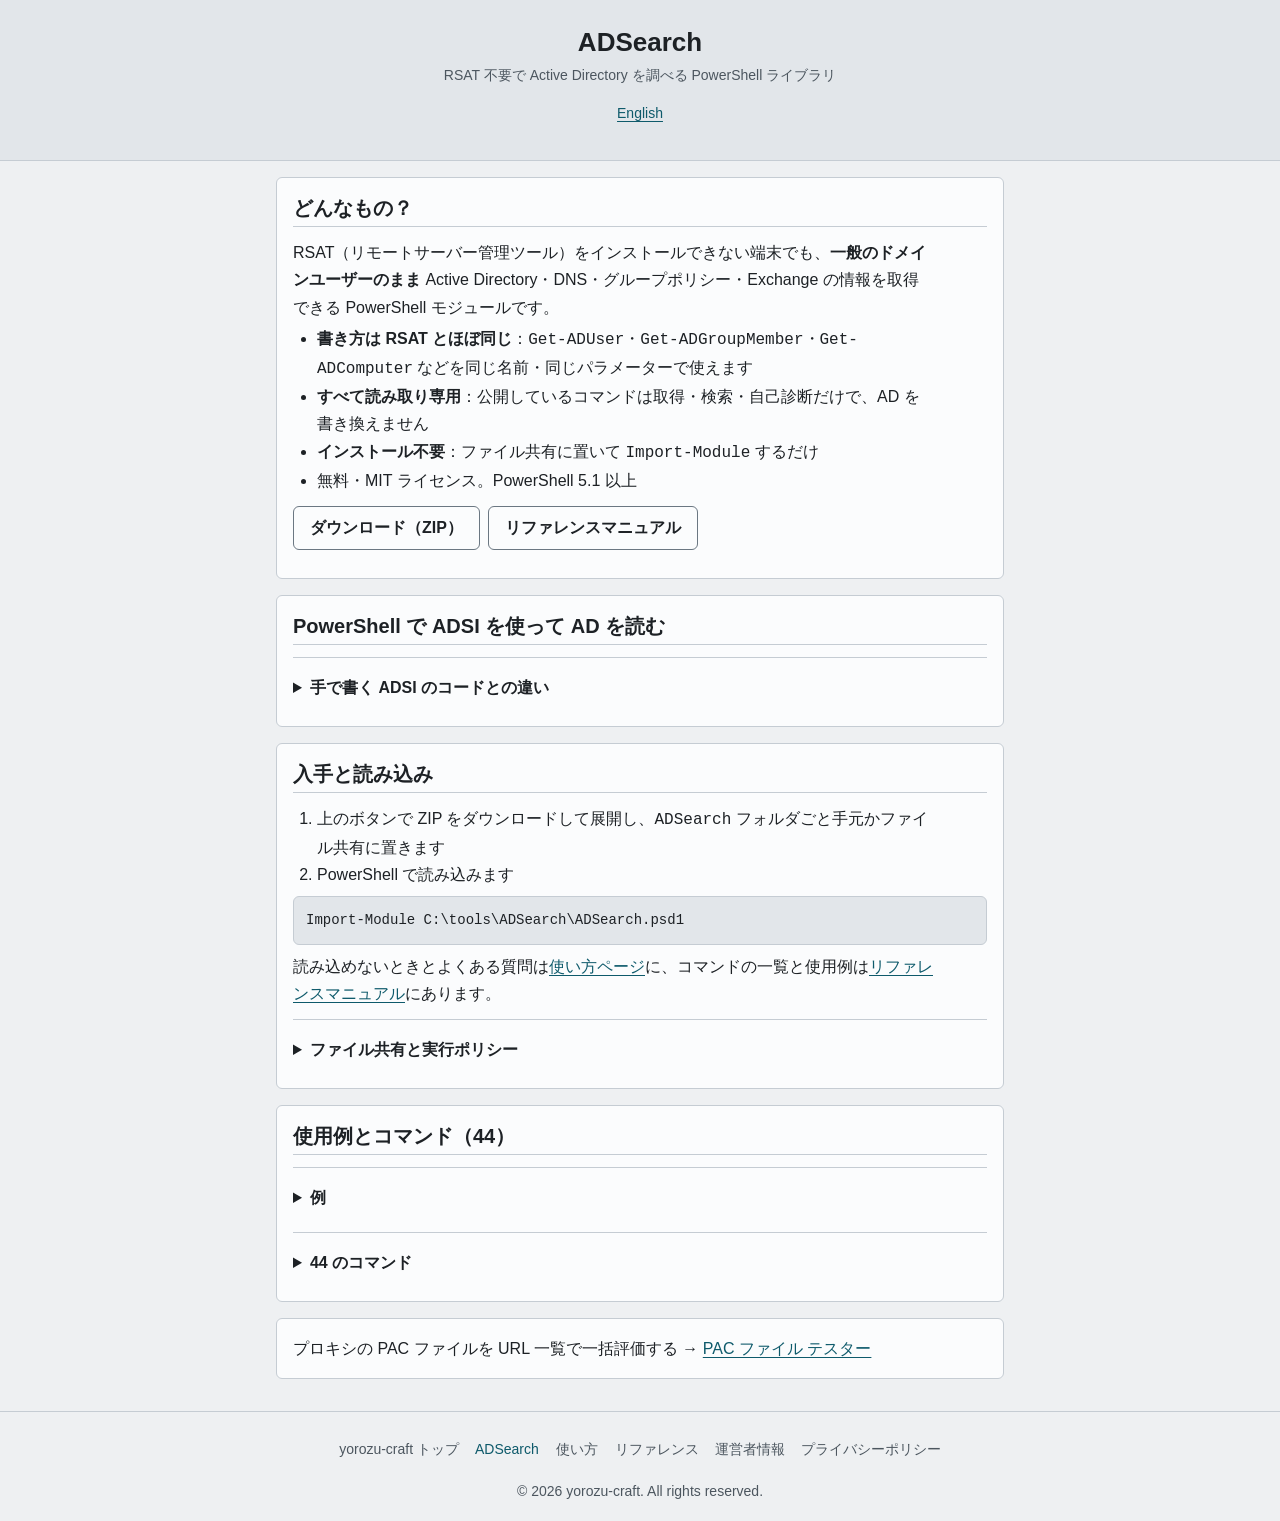
==== commit ae670ba6: "Q-1095 日本語の入口に、英語版にだけ在った節を移す（ADSI で読む・ファイル共有と実行ポリシー・使用例とコマンド 44） 英語の文と reference.html・guide.html に在る" ====
--- a/docs/index.html
+++ b/docs/index.html
@@ -75,14 +75,76 @@
       </div>
     </section>
 
+    <section class="card content" aria-labelledby="h-adsi">
+      <h2 id="h-adsi">PowerShell で ADSI を使って AD を読む</h2>
+      <details class="more">
+        <summary>手で書く ADSI のコードとの違い</summary>
+        <p>RSAT が無い端末で PowerShell から AD を読むには、ふつうは <code>[adsisearcher]</code> や <code>System.DirectoryServices.DirectorySearcher</code> のコードを手で書きます。ADSearch はそれを RSAT と同じ形のコマンドにまとめたもので、使うのは .NET の <code>System.DirectoryServices</code>（ADSI/LDAP）だけです。</p>
+        <p>手で書くコードでは、LDAP フィルターを組む、取得する属性を並べる、FileTime の値と <code>userAccountControl</code> のビットを変換する、ページングと大きなグループを扱う、が要ります。</p>
+      <ul>
+        <li><code>-Filter</code> は PowerShell 形式の式（<code>-like</code>・<code>-eq</code>・かっこ・<code>-and</code>/<code>-or</code>）を受け付けて LDAP フィルターに変えます。生の LDAP フィルターはそのまま渡ります</li>
+        <li>日時は日時の型で返り、<code>LockedOut</code> と <code>PasswordExpired</code> は DC が計算する属性から読みます</li>
+        <li><code>Get-ADGroupMember -Recursive</code> は、入れ子と循環参照のグループ、メンバーが 1,500 を超えるグループ、<code>primaryGroupID</code> によるメンバー（Domain Users など）を扱います</li>
+        <li><code>SID</code> と <code>ObjectGUID</code> は RSAT と同じ .NET の型で返ります</li>
+      </ul>
+      </details>
+    </section>
+
     <section class="card content" aria-labelledby="h-get">
       <h2 id="h-get">入手と読み込み</h2>
       <ol>
         <li>上のボタンで ZIP をダウンロードして展開し、<code>ADSearch</code> フォルダごと手元かファイル共有に置きます</li>
         <li>PowerShell で読み込みます</li>
       </ol>
-<pre><code>Import-Module C:\tools\ADSearch\ADSearch.psd1</code></pre>
+<pre tabindex="0"><code>Import-Module C:\tools\ADSearch\ADSearch.psd1</code></pre>
       <p>読み込めないときとよくある質問は<a href="./guide.html">使い方ページ</a>に、コマンドの一覧と使用例は<a href="./reference.html">リファレンスマニュアル</a>にあります。</p>
+      <details class="more">
+        <summary>ファイル共有と実行ポリシー</summary>
+        <p>ファイル共有から読み込むとき:</p>
+<pre tabindex="0"><code>Import-Module \\fileserver\tools\ADSearch\ADSearch.psd1 -Force</code></pre>
+        <p>実行ポリシー（RemoteSigned など）で読み込めないときは、同梱の <code>Import-ADSearch.ps1</code> を使います。</p>
+<pre tabindex="0"><code>. ([scriptblock]::Create((Get-Content 'C:\tools\ADSearch\Import-ADSearch.ps1' -Raw)))
+Import-ADSearch -Path 'C:\tools\ADSearch'</code></pre>
+        <p>ダウンロードしたファイルは、先に <code>Get-ChildItem -Recurse | Unblock-File</code> でブロックを外すと、ふつうに読み込めます。</p>
+      </details>
+    </section>
+
+    <section class="card content" aria-labelledby="h-use">
+      <h2 id="h-use">使用例とコマンド（44）</h2>
+      <details class="more">
+        <summary>例</summary>
+<pre tabindex="0"><code># ユーザーを取得
+Get-ADUser -Identity yamada -Server dc01.corp.local
+
+# グループのメンバーを再帰的に
+Get-ADGroupMember -Identity "IT-Staff" -Recursive -Server dc01.corp.local</code></pre>
+<pre tabindex="0"><code># フィルター
+Get-ADUser -Filter "DisplayName -like '山田*'" -Server dc01.corp.local
+
+# 有効なアカウントのうちロックアウトされているもの
+Get-ADUser -Filter "Enabled -eq '$true'" -Server dc01 | Where-Object LockedOut
+
+# DNS レコード（IP アドレスつき）
+Get-ADDnsRecord -Name pc001 -ComputerName dc01.corp.local
+
+# 自己診断: 正しく読み込めたか、DC に届くか
+Invoke-ADSearchSelfTest -Server dc01.corp.local</code></pre>
+        <p class="small">例のドメイン名とユーザー名は架空のものです。</p>
+      </details>
+      <details class="more" id="commands">
+        <summary>44 のコマンド</summary>
+      <h3>ディレクトリ</h3>
+      <p class="cmds"><code>Get-ADUser</code><code>Get-ADGroup</code><code>Get-ADGroupMember</code><code>Get-ADComputer</code><code>Get-ADOrganizationalUnit</code><code>Get-ADObject</code><code>Get-ADServiceAccount</code><code>Get-ADDomain</code><code>Get-ADDomainController</code><code>Get-ADForest</code><code>Get-ADDefaultDomainPasswordPolicy</code><code>Get-ADTrust</code></p>
+      <h3>サイト・レプリケーション・GPO・DNS</h3>
+      <p class="cmds"><code>Get-ADReplicationSite</code><code>Get-ADReplicationSiteLink</code><code>Get-ADReplicationSubnet</code><code>Get-ADReplicationConnection</code><code>Get-ADGpoLink</code><code>Get-ADDnsRecord</code><code>Get-DnsServerZone</code><code>Get-DnsServerResourceRecord</code></p>
+      <h3>Exchange の構成</h3>
+      <p class="cmds"><code>Get-ExchangeServer</code><code>Get-ReceiveConnector</code><code>Get-SendConnector</code><code>Get-AcceptedDomain</code><code>Get-RemoteDomain</code><code>Get-TransportRule</code><code>Get-MailboxDatabase</code><code>Get-DatabaseAvailabilityGroup</code><code>Get-AddressList</code><code>Get-GlobalAddressList</code><code>Get-OfflineAddressBook</code><code>Get-EmailAddressPolicy</code></p>
+      <h3>Exchange の受信者</h3>
+      <p class="cmds"><code>Get-Recipient</code><code>Get-Mailbox</code><code>Get-RemoteMailbox</code><code>Get-MailUser</code><code>Get-MailContact</code><code>Get-DistributionGroup</code><code>Get-DynamicDistributionGroup</code><code>Get-DistributionGroupMember</code></p>
+      <h3>診断と棚卸し</h3>
+      <p class="cmds"><code>Invoke-ADSearchSelfTest</code><code>Get-ADUserHealth</code><code>Search-ADAccount</code><code>Get-ADComputerHealth</code></p>
+        <p>Exchange のコマンドは、Exchange が AD に置いている情報を読むもので、Exchange サーバーには接続しません。パラメーターと出力は<a href="./reference.html">リファレンスマニュアル</a>にあります。</p>
+      </details>
     </section>
 
     <section class="card content" aria-label="ほかの道具">
--- a/docs/style.css
+++ b/docs/style.css
@@ -22,7 +22,7 @@
 :where(input:not([type="checkbox"]):not([type="radio"]):not([type="range"]), select, textarea) { font-size: max(1rem, 16px); }
 :where(button, summary, [role="button"]) { min-height: var(--tap); }
 /* 1 つだけで置くリンク（nav の並び、使い方から道具へ戻るカード、言語の切り替え、パンくず）も押せる高さに。文中のリンクは対象外（WCAG 2.5.8。K192 の全巡回） */
-:where(nav li > a, p.card > a:only-child, .lang-switch a, .crumb a) { display: inline-flex; align-items: center; min-height: var(--tap); }
+:where(nav li > a, p.card > a:only-child, .lang-switch a, .crumb a) { display: inline-flex; align-items: center; justify-content: center; min-height: var(--tap); min-width: var(--tap); }
 [aria-invalid="true"] { border-color: var(--error, #ce0000) !important; }
 .field-error { color: var(--error, #ce0000); font-weight: 700; margin-top: var(--sp-1); }
 .visually-hidden {
@@ -61,18 +61,21 @@
 /* 部品: 入力の箱 */
 :where(html:not([data-skin="base"])) :where(input:not([type="checkbox"]):not([type="radio"]):not([type="range"]), select, textarea) { border: var(--line-input) solid var(--input-border); border-radius: var(--radius); background: var(--card); min-height: var(--tap); padding: var(--sp-1) var(--sp-3); }
 :where(html:not([data-skin="base"])) :where(input, select, textarea):focus { border-color: var(--text); }
-/* 部品: ボタン（主は塗り、副は線） */
-:where(html:not([data-skin="base"])) :where(button, .btn) { border: 1px solid var(--input-border); border-radius: var(--radius); background: var(--card); color: var(--text); font-weight: 700; padding: 0 var(--sp-4); cursor: pointer; }
+/* 部品: ボタン（主は塗り、副は線）。線と角丸は .btn を持たない .btn-primary（<a class="btn-primary">）にも当てる（yorozu-plans D695・Q-905） */
+:where(html:not([data-skin="base"])) :where(button, .btn, .btn-primary) { border: 1px solid var(--input-border); border-radius: var(--radius); }
+:where(html:not([data-skin="base"])) :where(button, .btn) { background: var(--card); color: var(--text); font-weight: 700; padding: 0 var(--sp-4); cursor: pointer; }
 :where(html:not([data-skin="base"])) :where(button[type="submit"], .btn-primary) { background: var(--accent); border-color: var(--accent); color: var(--on-accent); }
 /* <a> のボタンは a { color } に負けないよう、詳細度を 1 段だけ上げる（D416。主は副の後に書いて勝たせる） */
 :where(html:not([data-skin="base"])) a.btn { color: var(--text); }
 :where(html:not([data-skin="base"])) a.btn-primary { color: var(--on-accent); }
 /* 部品: チップ・面・折りたたみ（開閉の印 ▶ を残すため list-item のまま、高さは上下の余白と土台の min-height で）・結果の数字・注意の帯・固定バー */
-:where(html:not([data-skin="base"])) :where(.chip) { display: inline-flex; align-items: center; min-height: var(--tap); padding: 0 var(--sp-3); border: 1px solid var(--input-border); border-radius: var(--radius); color: var(--text); text-decoration: none; font-weight: 700; }
+:where(html:not([data-skin="base"])) :where(.chip) { display: inline-flex; align-items: center; min-height: var(--tap); min-width: var(--tap); padding: 0 var(--sp-3); border: 1px solid var(--input-border); border-radius: var(--radius); color: var(--text); text-decoration: none; font-weight: 700; }
 :where(html:not([data-skin="base"])) :where(.card) { background: var(--card); border: 1px solid var(--border); border-radius: var(--radius); padding: var(--sp-4); }
 :where(html:not([data-skin="base"])) :where(details) > summary { padding-block: var(--sp-2); cursor: pointer; font-weight: 700; }
 :where(html:not([data-skin="base"])) :where(.result-num, .money, output) { font-size: var(--fs-xl); font-weight: 800; }
 :where(html:not([data-skin="base"])) :where(.notice, [data-keep]) { border-left: 4px solid var(--text); background: var(--bg-2); padding: var(--sp-2) var(--sp-3); }
+/* 部品: ページの脚（body の直下の footer）の字は 14px（--fs-s。yorozu-plans D695） */
+:where(html:not([data-skin="base"])) :where(body > footer) { font-size: var(--fs-s); }
 :where(html:not([data-skin="base"])) :where(.fixed-bar) { position: sticky; bottom: 0; background: var(--card); border-top: 1px solid var(--border); padding: var(--sp-2) var(--sp-4); }
 /* yorozu-common:end */
 /* ヘッダー */
@@ -107,11 +110,8 @@
 .btn-row { display: flex; flex-wrap: wrap; gap: var(--sp-2); margin: var(--sp-3) 0; }
 .btn-row a.btn { display: inline-flex; align-items: center; text-decoration: none; min-height: var(--tap); }
 
-/* 1 行に 1 つのリンク（案内・一覧・脚）は押せる高さを 44px に */
-:where(html:not([data-skin="base"])) :where(p, li) > a:only-child { display: inline-flex; align-items: center; min-height: var(--tap); }
-
 /* フッター */
 .app-footer { text-align: center; padding: var(--sp-4); font-size: var(--fs-s); color: var(--muted); border-top: 1px solid var(--border); }
-.footer-nav ul { list-style: none; display: flex; justify-content: center; flex-wrap: wrap; gap: 0 var(--sp-4); margin-bottom: var(--sp-2); }
+.footer-nav ul { list-style: none; display: flex; justify-content: center; flex-wrap: wrap; gap: var(--sp-2) var(--sp-4); margin-bottom: var(--sp-2); }
 .footer-nav a { color: var(--muted); text-decoration: none; display: inline-flex; align-items: center; min-height: var(--tap); }
 .footer-nav a:hover, .footer-nav a[aria-current="page"] { color: var(--accent); }
